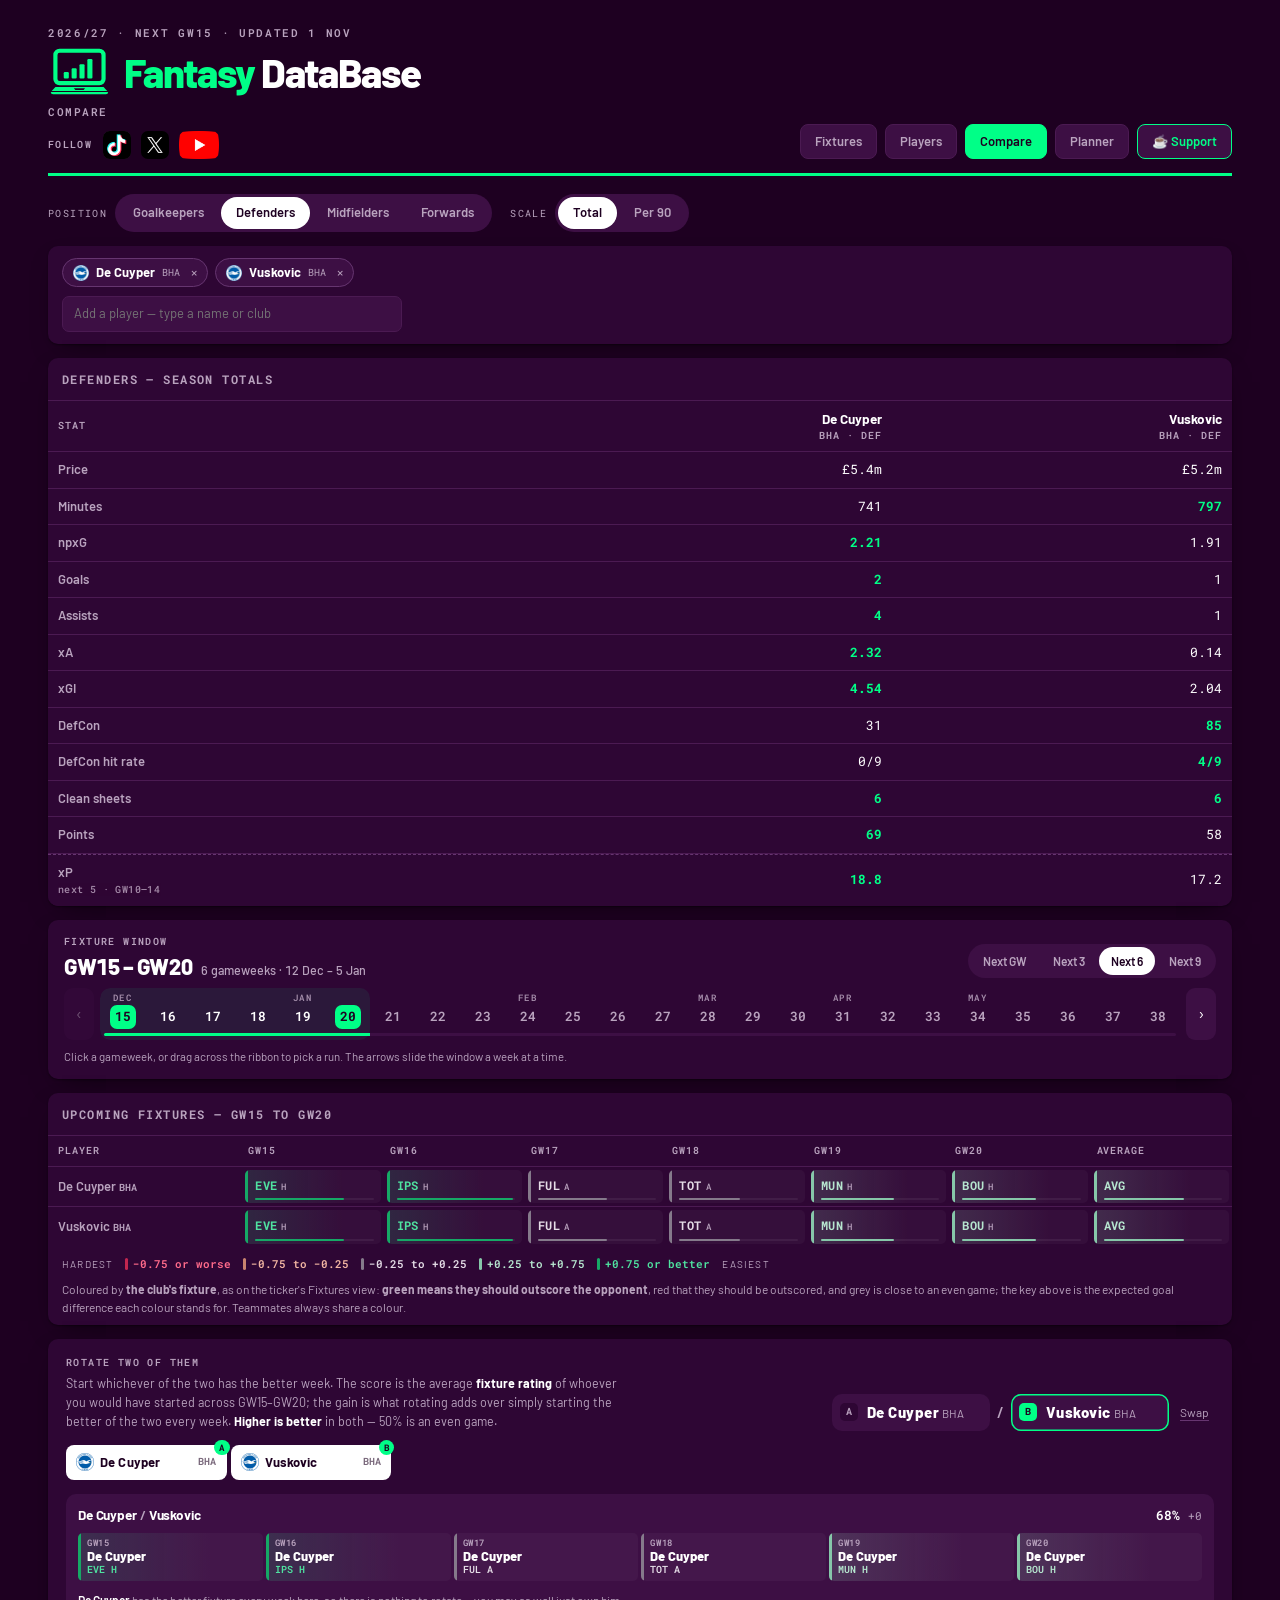
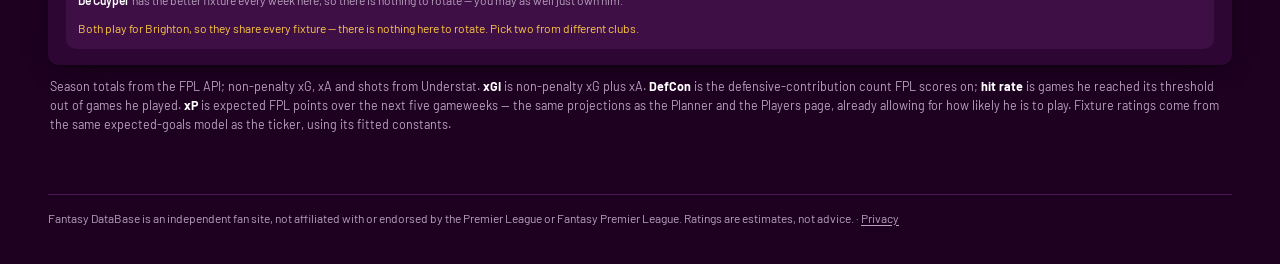
==== compare.html @ 1c18f9de "Club crests instead of colour bars, on every page The 20 Premier League crests (supplied as 256px tr" ====
<!doctype html>
<html lang="en">
<head>
<meta charset="utf-8">
<meta name="viewport" content="width=device-width, initial-scale=1">
<meta name="description" content="Compare FPL players side by side on the stats that matter for their position, and on the fixtures they are about to face.">
<meta name="color-scheme" content="dark">
<link rel="icon" href="data:image/svg+xml,<svg xmlns='http://www.w3.org/2000/svg' viewBox='0 0 64 64'><rect width='64' height='64' rx='14' fill='%231E0021'/><g fill='%2300FF87'><rect x='10' y='42' width='8' height='12' rx='2'/><rect x='22' y='34' width='8' height='20' rx='2'/><rect x='34' y='26' width='8' height='28' rx='2'/><rect x='46' y='16' width='8' height='38' rx='2'/></g></svg>">
<link rel="apple-touch-icon" href="apple-touch-icon.png">
<link rel="manifest" href="site.webmanifest">
<meta name="theme-color" content="#1E0021">
<meta name="apple-mobile-web-app-title" content="Fantasy DB">
<title>Fantasy DataBase</title>
<meta property="og:type" content="website">
<meta property="og:site_name" content="Fantasy DataBase">
<meta property="og:title" content="Fantasy DataBase">
<meta property="og:description" content="Compare FPL players side by side on the stats that matter for their position, and on the fixtures they are about to face.">
<meta property="og:url" content="https://fantasydatabase.app/compare">
<link rel="canonical" href="https://fantasydatabase.app/compare">
<meta property="og:image" content="https://fantasydatabase.app/share.png">
<meta property="og:image:width" content="1200">
<meta property="og:image:height" content="630">
<meta property="og:image:alt" content="Fantasy DataBase">
<meta name="twitter:card" content="summary_large_image">
<link rel="stylesheet" href="/fonts/fonts.css">
<link rel="stylesheet" href="/ui.css?v=20261101d">
<style>
  :root{
    --ground:#1E0021; --surface:#2E0634; --surface-2:#3D0F44;
    --border:#4B1A52; --border-strong:#663570;
    --ink:#FFFFFF; --muted:#B9A3BE; --accent:#00FF87; --accent-ink:#1E0021;
    --good:#05E585; --bad:#FF1751; --warn:#FFC845;
    --shadow:0 1px 2px rgba(0,0,0,.4), 0 10px 28px -14px rgba(0,0,0,.7);
  }
  *{box-sizing:border-box}
  body{margin:0;background:var(--ground);color:var(--ink);
    font-family:Barlow,Arial,Helvetica,sans-serif;font-size:15px;line-height:1.5;
    -webkit-font-smoothing:antialiased}
  .wrap{max-width:1220px;margin:0 auto;padding:26px 18px 60px}

  .mast{display:flex;flex-wrap:wrap;align-items:flex-end;gap:12px 26px;
    padding-bottom:14px;border-bottom:3px solid var(--accent)}
  .mast h1{font-weight:800;font-size:clamp(26px,4.4vw,40px);line-height:.98;
    letter-spacing:-.03em;margin:0}
  .mast h1 em{font-style:normal;color:var(--accent)}
  .brand{display:flex;align-items:center;gap:13px}
  .brand .mark{flex:none;height:clamp(34px,5.4vw,50px);width:auto;display:block}
  .mast .sect{margin:6px 0 0;font-family:"Roboto Mono",ui-monospace,monospace;
    font-size:11px;font-weight:600;letter-spacing:.14em;text-transform:uppercase;color:var(--muted)}
  .eyebrow{font-family:"Roboto Mono",monospace;font-weight:600;font-size:10.5px;
    letter-spacing:.16em;text-transform:uppercase;color:var(--muted);display:block;margin-bottom:6px}
  .nav{margin-left:auto;display:flex;gap:8px}
  .nav a{font-weight:600;font-size:13px;text-decoration:none;color:var(--muted);
    padding:7px 14px;border-radius:8px;background:var(--surface-2);border:1px solid var(--border)}
  .nav a[aria-current]{background:var(--accent);color:var(--accent-ink);border-color:var(--accent)}
  .nav{flex-wrap:wrap}
  .nav a.coffee{color:var(--accent);border-color:var(--accent)}
  .nav a.coffee:hover{background:var(--accent);color:var(--accent-ink)}
  .nav a:hover{color:var(--ink)}
  .nav a[aria-current]:hover{color:var(--accent-ink)}

  .bar{display:flex;flex-wrap:wrap;gap:9px 18px;align-items:center;margin-top:18px}
  .seglabel{font-family:"Roboto Mono",monospace;font-size:10px;letter-spacing:.14em;
    text-transform:uppercase;color:var(--muted);margin-right:-10px}
  select{font:inherit;font-size:13px;background:var(--surface-2);border:1px solid var(--border);
    color:var(--ink);border-radius:7px;padding:6px 9px}
  select:focus{outline:2px solid var(--accent);outline-offset:1px}

  /* ---- picking ---- */
  .pick{margin-top:14px;background:var(--surface);border:0;
    border-radius:10px;padding:12px 14px;box-shadow:var(--shadow)}
  .chips{display:flex;flex-wrap:wrap;gap:7px;margin-bottom:9px}
  .chip{display:inline-flex;align-items:center;gap:7px;background:var(--surface-2);
    border:1px solid var(--border-strong);border-radius:999px;padding:4px 6px 4px 10px;font-size:13px}
  .chip i{width:4px;height:14px;border-radius:2px;box-shadow:0 0 0 1px rgba(255,255,255,.18)}
  .chip b{font-weight:700}
  .chip span{font-family:"Roboto Mono",monospace;font-size:10px;color:var(--muted);text-transform:uppercase}
  .chip button{font:inherit;border:0;background:none;color:var(--muted);cursor:pointer;
    font-size:15px;line-height:1;padding:0 4px}
  .chip button:hover{color:var(--bad)}
  .chips .none{color:var(--muted);font-size:13px}
  .search{position:relative}
  .search input{font:inherit;font-size:13px;background:var(--surface-2);border:1px solid var(--border);
    color:var(--ink);border-radius:7px;padding:7px 11px;width:100%;max-width:340px}
  .search input:focus{outline:2px solid var(--accent);outline-offset:1px}
  .results{position:absolute;z-index:40;margin-top:4px;width:100%;max-width:340px;max-height:250px;
    overflow-y:auto;background:var(--surface);border:1px solid var(--border-strong);
    border-radius:8px;box-shadow:var(--shadow)}
  .results div{display:flex;align-items:center;gap:8px;padding:6px 10px;cursor:pointer;font-size:13px;
    border-bottom:1px solid var(--border)}
  .results div:last-child{border-bottom:0}
  .results div:hover,.results div[data-on]{background:var(--surface-2)}
  .results i{width:4px;height:14px;border-radius:2px}
  .results .nm{font-weight:700;flex:1 1 auto;white-space:nowrap;overflow:hidden;text-overflow:ellipsis}
  .results .tm{font-family:"Roboto Mono",monospace;font-size:10px;color:var(--muted);text-transform:uppercase}
  .results .num{font-family:"Roboto Mono",monospace;font-size:11.5px;color:var(--muted)}

  /* ---- tables ---- */
  .card{margin-top:14px;background:var(--surface);border:0;
    border-radius:10px;box-shadow:var(--shadow);overflow:hidden}
  .card h2{margin:0;padding:12px 14px;font-size:12px;font-weight:700;
    font-family:"Roboto Mono",monospace;letter-spacing:.12em;text-transform:uppercase;
    color:var(--muted);border-bottom:1px solid var(--border)}
  .scroll{overflow-x:auto}
  table{border-collapse:separate;border-spacing:0;width:100%}
  th,td{padding:8px 10px;border-bottom:1px solid var(--border);white-space:nowrap}
  thead th{font-family:"Roboto Mono",monospace;font-size:9.5px;font-weight:600;letter-spacing:.1em;
    text-transform:uppercase;color:var(--muted);text-align:right;background:var(--surface)}
  thead th.lft{text-align:left}
  thead th b{display:block;font-family:Barlow,Arial,sans-serif;font-size:13.5px;
    letter-spacing:0;text-transform:none;color:var(--ink)}
  tbody th{text-align:left;font-weight:600;font-size:13px;color:var(--muted)}
  tbody td{text-align:right;font-family:"Roboto Mono",monospace;font-size:13px;
    font-variant-numeric:tabular-nums}
  tbody tr:last-child th,tbody tr:last-child td{border-bottom:0}
  tbody tr:hover th,tbody tr:hover td{background:var(--surface-2)}
  td.win{color:var(--accent);font-weight:700}
  /* expected points: a projection, set apart from the season record above it */
  tbody th small{display:block;font-family:"Roboto Mono",monospace;font-size:9.5px;font-weight:500;
    letter-spacing:.04em;color:var(--muted);opacity:.85;margin-top:1px}
  tbody tr.xprow th,tbody tr.xprow td{border-top:1px dashed var(--border-strong)}
  td.dim{color:var(--muted)}
  th.lft,td.lft{position:sticky;left:0;z-index:2;background:var(--surface)}
  tbody tr:hover th.lft{background:var(--surface-2)}
  td.fx{padding:3px;vertical-align:middle}
  #fxTable thead th:not(.lft){text-align:left;padding-left:6px}
  .pcell strong{font-family:Barlow,Arial,sans-serif;letter-spacing:0;font-size:13px}
  #rotOut .pcell{flex:1 0 84px}
  td.fx .cell{min-width:66px}

  .caution{margin:0;padding:10px 14px 13px;font-size:12.5px;color:var(--warn);
    border-top:1px solid var(--border);background:rgba(255,200,69,.06)}
  .caution b{color:var(--ink)}
  thead th em{display:block;font-style:normal;font-family:"Roboto Mono",monospace;
    font-size:9.5px;letter-spacing:.06em;color:var(--muted);margin-top:2px}
  thead th em.thin{color:var(--warn)}
  .note{margin:12px 2px 0;font-size:12.5px;color:var(--muted)}
  .note b{color:var(--ink)}
  .empty{padding:34px 16px;text-align:center;color:var(--muted)}
  .key{display:flex;flex-wrap:wrap;align-items:center;gap:8px 12px;margin:10px 14px 13px;
    font-size:12px;color:var(--muted)}
  .key #fxKey{flex-basis:100%}
  .keybands{font-family:"Roboto Mono",ui-monospace,monospace;font-size:10.5px;white-space:nowrap}
  /* Where each column's number came from. Spelled out rather than left to a
     marker alone, since there is no hover on a phone. */
  .srcnote{margin:-4px 14px 13px;font-size:12px;line-height:1.5;color:var(--muted)}
  .srcnote b{color:var(--ink)}
  .srcnote .dot{display:inline-block;width:5px;height:5px;border-radius:50%;
    background:var(--bar,#04F5FF);vertical-align:middle;margin:0 1px 2px}

  /* ---- fixture window: the same strip the fixtures page uses ---- */
  .gwctrl{margin-top:14px;background:var(--surface);border:0;
    border-radius:10px;box-shadow:var(--shadow);padding:14px 16px;min-width:0}
  /* ---- rotation ---- */
  .rot{margin-top:14px;background:var(--surface);border:0;
    border-radius:10px;box-shadow:var(--shadow);padding:16px 18px;min-width:0}
  .rot h2{font-family:"Roboto Mono",ui-monospace,monospace;font-size:10px;font-weight:600;
    letter-spacing:.14em;text-transform:uppercase;color:var(--muted);margin:0 0 4px}
  .rot > p{margin:0 0 13px;font-size:12.5px;color:var(--muted);max-width:70ch}
  .rothead{display:flex;flex-wrap:wrap;justify-content:space-between;align-items:flex-end;gap:12px 24px}
  .rothead > div:first-child{max-width:70ch}
  .rothead p{margin:4px 0 0;font-size:12.5px;color:var(--muted)}
  .rothead p b{color:var(--ink)}
  .rotpick{margin:14px 0}
  #rotGrid{grid-template-columns:repeat(auto-fill,minmax(150px,1fr))}
  #rotGrid .rtb{justify-content:flex-start;padding:8px 10px;letter-spacing:.01em;font-size:13px;font-weight:700}
  #rotGrid .rtb small{font-family:"Roboto Mono",monospace;font-size:9.5px;font-weight:600;color:inherit;opacity:.6;margin-left:auto}
  .pairs{display:grid;grid-template-columns:repeat(auto-fit,minmax(272px,1fr));gap:9px}
  .pair{border-radius:10px;padding:11px 12px 12px;background:var(--surface-2)}
  .pairhead{display:flex;align-items:baseline;justify-content:space-between;gap:8px;margin-bottom:8px}
  .pairname{font-weight:700;font-size:13.5px;letter-spacing:-.01em}
  .pairname s{text-decoration:none;color:var(--muted);font-weight:600;margin:0 3px}
  .pairval{font-family:"Roboto Mono",ui-monospace,monospace;font-size:12.5px;font-weight:600;
    font-variant-numeric:tabular-nums}
  .pairval .sub{font-size:10.5px;color:var(--muted);font-weight:400}
  .pairs{min-width:0}
  .pair{min-width:0}
  /* Player names are long where team codes were three letters, so the cells get a
     floor and the strip scrolls inside itself rather than letting a name spill
     out of its cell — which is exactly what nine gameweeks did at phone width. */
  .pairstrip{display:flex;gap:3px;overflow-x:auto;scrollbar-width:thin;
    -webkit-overflow-scrolling:touch}
  .pairstrip::-webkit-scrollbar{height:5px}
  .pairstrip::-webkit-scrollbar-thumb{background:var(--border-strong);border-radius:99px}
  .rothint{margin:0;font-size:12.5px;color:var(--muted);max-width:70ch}
  .rotwhen{margin:10px 0 0;font-size:12px;color:var(--muted);line-height:1.5}
  .rotwhen strong{color:var(--ink);font-weight:600}
  .rotnote{margin:10px 0 0;font-size:12px;color:var(--warn)}

  @media (max-width:700px){
    .wrap{padding:16px 0 44px}
    .mast,.bar,.pick,.card,.note,.gwctrl,.rot{margin-left:12px;margin-right:12px}
    .nav{margin-left:0;width:100%}
    th,td{padding:7px 8px}
    th.lft,td.lft{min-width:104px;max-width:104px;box-shadow:6px 0 8px -6px rgba(0,0,0,.55)}
  }
  @media (prefers-reduced-motion:reduce){*{animation:none!important;transition:none!important}}
</style>
<style>html{-webkit-text-size-adjust:100%}img{max-width:100%}</style>

<!-- GoatCounter: cookieless visit counting. -->
<script data-goatcounter="https://fantasydatabase.goatcounter.com/count"
        async src="//gc.zgo.at/count.js"></script>
</head>
<body>
<div class="wrap">
  <header class="mast">
    <div>
      <span class="eyebrow" id="stamp">Loading…</span>
      <div class="brand">
        <svg class="mark" viewBox="0 0 68 54" fill="none" aria-hidden="true" focusable="false">
          <rect x="8" y="3" width="52" height="35" rx="4.5" stroke="#00FF87" stroke-width="4.5"/>
          <g fill="#00FF87">
            <rect x="17" y="26" width="5.5" height="7" rx="1.2"/>
            <rect x="25.5" y="22" width="5.5" height="11" rx="1.2"/>
            <rect x="34" y="17.5" width="5.5" height="15.5" rx="1.2"/>
            <rect x="42.5" y="12" width="5.5" height="21" rx="1.2"/>
          </g>
          <path d="M8 42h52l4 4.5H4L8 42Z" fill="#00FF87"/>
          <path d="M3 47.5h62a2.5 2.5 0 0 1-2.5 2.5H5.5A2.5 2.5 0 0 1 3 47.5Z" fill="#00FF87"/>
          <path d="M28 43.5h12l-1.5 1.8h-9L28 43.5Z" fill="#1E0021"/>
        </svg>
        <h1><em>Fantasy</em> DataBase</h1>
      </div>
      <p class="sect">Compare</p>
      <div class="socials">
        <span class="lab">Follow</span>
        <a class="tt" href="https://www.tiktok.com/@fantasydbapp" target="_blank" rel="noopener" aria-label="Fantasy DataBase on TikTok (@fantasydbapp)" title="TikTok · @fantasydbapp"><img src="/social/tiktok.png" alt="" width="28" height="28"></a>
        <a class="x" href="https://x.com/FDBApp" target="_blank" rel="noopener" aria-label="Fantasy DataBase on X (@FDBApp)" title="X · @FDBApp"><img src="/social/x.png" alt="" width="28" height="28"></a>
        <a class="yt" href="https://www.youtube.com/@FDBApp" target="_blank" rel="noopener" aria-label="Fantasy DataBase on YouTube (@FDBApp)" title="YouTube · @FDBApp"><img src="/social/youtube.png" alt="" width="40" height="28"></a>
      </div>
    </div>
    <nav class="nav">
      <a href="/">Fixtures</a>
      <a href="/players">Players</a>
      <a href="/compare" aria-current="page">Compare</a>
      <a href="/planner">Planner</a>
      <a class="coffee" href="https://buymeacoffee.com/fpldatabase" target="_blank" rel="noopener" title="Buy me a coffee">☕ Support</a>
    </nav>
  </header>

  <div class="bar">
    <span class="seglabel">Position</span>
    <div class="seg" id="posSeg">
      <button data-pos="1">Goalkeepers</button>
      <button data-pos="2" aria-pressed="true">Defenders</button>
      <button data-pos="3">Midfielders</button>
      <button data-pos="4">Forwards</button>
    </div>
    <span class="seglabel">Scale</span>
    <div class="seg" id="scaleSeg">
      <button data-scale="tot" aria-pressed="true">Total</button>
      <button data-scale="p90">Per 90</button>
    </div>
  </div>

  <div class="pick">
    <div class="chips" id="chips"></div>
    <div class="search">
      <input type="search" id="q" placeholder="Add a player — type a name or club" autocomplete="off"
             aria-label="Search for a player to compare">
      <div class="results" id="results" hidden></div>
    </div>
  </div>

  <div class="card" id="statCard">
    <h2 id="statTitle">Stats</h2>
    <div class="scroll"><table id="statTable"></table></div>
    <p class="caution" id="sampleWarn" hidden></p>
  </div>

  <section class="gwctrl gwwin" aria-label="Fixture window">
    <div class="winhead">
      <div><h2 class="kick">Fixture window</h2><div class="readout" id="gwRead"></div></div>
      <div class="seg sm" id="presets" role="group" aria-label="Quick windows">
        <button type="button" data-next="1">Next GW</button>
        <button type="button" data-next="3">Next 3</button>
        <button type="button" data-next="6">Next 6</button>
        <button type="button" data-next="9">Next 9</button>
      </div>
    </div>
    <div class="ribwrap">
      <button type="button" class="nudge" id="gwPrev" aria-label="Move the window one gameweek earlier">&lsaquo;</button>
      <div class="ribbon" id="gwPick" role="group" aria-label="Gameweeks"></div>
      <button type="button" class="nudge" id="gwNext" aria-label="Move the window one gameweek later">&rsaquo;</button>
    </div>
    <p class="gwhint" id="gwHint"></p>
  </section>

  <div class="card" id="fxCard">
    <h2 id="fxTitle">Upcoming fixtures</h2>
    <div class="scroll"><table id="fxTable"></table></div>
    <p class="key">
      <span class="legend" id="fxLegend"></span>
      <span id="fxKey"></span>
    </p>
    <p class="srcnote" id="fxSrc"></p>
  </div>

  <section class="rot" id="rotSec">
    <div class="rothead">
      <div><h2 class="kick">Rotate two of them</h2><p id="rotIntro"></p></div>
      <div class="rslots" id="rotSlots" hidden>
        <button type="button" class="rslot" id="slotA" data-slot="a"></button>
        <span class="over" aria-hidden="true">/</span>
        <button type="button" class="rslot" id="slotB" data-slot="b"></button>
        <span class="act"><button type="button" class="txtbtn" id="rotSwap">Swap</button></span>
      </div>
    </div>
    <div class="rotpick" id="rotPickRow" hidden>
      <div class="rgrid" id="rotGrid" role="group" aria-label="Pick two of the players above"></div>
    </div>
    <div id="rotOut"></div>
  </section>

  <p class="note" id="foot"></p>
</div>

<script type="module" id="app">
import { fromData, marketByTeamId, rotate,
         goodClamped, bandOf, bandLabels, formatVal } from "./model.js?v=20261025";
import { ribbon } from "./ribbon.js?v=20261101";

const CLUB={ars:"#EF0107",avl:"#670E36",bou:"#DA291C",bre:"#E30613",bha:"#0057B8",
che:"#034694",cov:"#6CACE4",cry:"#1B458F",eve:"#003399",ful:"#CC0000",hul:"#F18A01",
ips:"#3A64A3",lee:"#FFCD00",liv:"#C8102E",mci:"#6CABDD",mun:"#DA291C",new:"#41B6E6",
nfo:"#DD0000",tot:"#132257",sun:"#EB172B"};
// A club crest from /crests, falling back to the club-colour bar if it fails.
const crest=(short,size)=>`<span class="crest" style="--c:${CLUB[short]||"#888"};--cs:${size}px">`
  + `<img src="/crests/${short}.png" alt="" width="${size}" height="${size}" decoding="async" onerror="this.remove()"></span>`;
const POSNAME={1:"Goalkeepers",2:"Defenders",3:"Midfielders",4:"Forwards"};
const SHORTPOS={1:"GK",2:"DEF",3:"MID",4:"FWD"};

/*
 * The stat set is the one that actually decides a transfer in that position.
 * A keeper and a forward share almost nothing, so they do not share a table.
 */
const STATS={
 1:[["c","Price"],["min","Minutes"],["sv","Saves"],["cs","Clean sheets"],["pts","Points"],["xp5","xP"]],
 2:[["c","Price"],["min","Minutes"],["npxg","npxG"],["g","Goals"],["a","Assists"],["xa","xA"],
    ["npxgi","xGI"],["dc","DefCon"],["dch","DefCon hit rate"],["cs","Clean sheets"],["pts","Points"],["xp5","xP"]],
 3:[["c","Price"],["min","Minutes"],["npxg","npxG"],["g","Goals"],["a","Assists"],["xa","xA"],
    ["npxgi","xGI"],["dc","DefCon"],["dch","DefCon hit rate"],["sh","Shots"],["pts","Points"],["xp5","xP"]],
 4:[["c","Price"],["min","Minutes"],["npxg","npxG"],["g","Goals"],["a","Assists"],["xa","xA"],
    ["npxgi","xGI"],["sh","Shots"],["pts","Points"],["xp5","xP"]]};

// Price and minutes are context, not merit — no winner is marked for them.
const NO_WINNER=new Set(["c"]);
// Per 90 is meaningless for these: a price, the divisor itself, and a
// projection that is already per gameweek.
const FLAT=new Set(["c","min","xp5"]);
// Expected points: the per-gameweek projections in players.json (xp, from
// minutes.py and points.py -- the same numbers the Planner and the Players
// page use), added up over the next five gameweeks. They already allow for
// how likely he is to play.
const XN=5;
const xpWindow=()=>{ const g=(P&&P.minutes&&P.minutes.gws)||[], off=Math.max(0,g.indexOf(P.nextGw));
  return {off, gws:g.slice(off,off+XN)}; };
// players.json has no g90/a90, so those are worked out here rather than in update.py.
const DERIVED=new Set(["g","a"]);
const DP={npxg:2,xa:2,npxgi:2};
// DefCon hit rate: games he reached the DefCon threshold out of games he
// played (dch/dcg in players.json). Shown as x/y, ranked by the rate. A season
// figure only -- a hit rate per 90 means nothing, so it drops out on Per 90.
const TOTAL_ONLY=new Set(["dch"]);

const $=s=>document.querySelector(s);
const esc=s=>String(s??"").replace(/[&<>"]/g,c=>({"&":"&amp;","<":"&lt;",">":"&gt;",'"':"&quot;"}[c]));

let D=null, P=null, M=null, MARKET=null, RIB=null;
let pos=2, scale="tot", picked=[], hi=-1;
// The fixture window is a from/to pair now, not a fixed horizon, so the strip can
// name a single gameweek or any run of them — same control as the fixtures page.
let gwFrom=1, gwTo=6;
let rotA=null, rotB=null, rotActive="b";
// The five bands, as on the fixtures page: 0 hardest … 4 easiest, and where the
// value sits on the whole scale for the hairline bar under it.
const band=(side,v)=>bandOf(side,v,"proj")??2;
const barW=(side,v)=>Math.round(goodClamped(side,v,"proj")*100)+"%";

/* ------------------------------- values ---------------------------------- */
function val(p,key){
  if(key==="c")   return p.c/10;
  if(key==="xp5"){ const {off,gws}=xpWindow(); if(!Array.isArray(p.xp)||!gws.length) return null;
    return p.xp.slice(off,off+gws.length).reduce((a,b)=>a+(b||0),0); }
  if(key==="dch") return p.dcg && p.dch!=null ? p.dch/p.dcg : null;
  if(key==="min") return p.min;
  if(scale==="tot") return p[key] ?? null;
  if(DERIVED.has(key)) return p.min ? (p[key]??0)/p.min*90 : null;
  return p[key+"90"] ?? null;
}
function fmtStat(key,v,p){
  if(v===null||v===undefined) return null;
  if(key==="c")   return "£"+v.toFixed(1)+"m";
  if(key==="dch") return `${p.dch}/${p.dcg}`;
  if(key==="min") return String(v);
  if(key==="xp5") return v.toFixed(1);
  const d = scale==="p90" ? 2 : (DP[key] ?? 0);
  return v.toFixed(d);
}
// Every stat here reads "more is better" — including minutes, which is
// availability. Price is the exception and is left unmarked.
const winnerOf=(key,vals)=>{
  if(NO_WINNER.has(key)) return null;
  const real=vals.filter(v=>v!==null&&v!==undefined);
  return real.length>1 ? Math.max(...real) : null;
};

/* ------------------------------- fixtures -------------------------------- */
// A player's fixture is his club's fixture. Every tile on this page takes the
// one team-level rating the ticker's Fixtures view shows -- expected goal
// difference, bookmakers' odds where the round is priced and our own model
// after that -- in the same five bands. Two players at one club therefore
// always draw the same colour: the model has team data, not player data, so it
// has no grounds for calling a fixture kinder to one of them than the other.
const FDR="fix";
function fixturesFor(teamId){
  return (M.fixtures(gwFrom,gwTo)[teamId]||[]);
}
// One entry per gameweek in the window for one player: the mean of his club's
// fixture ratings that week, in both the 0-1 goodness the colours use and the raw
// number the cells print. A gameweek he does not play scores 0 and is flagged
// blank — never a sentinel, which is what put a negative average on screen once.
function gwSeries(p,gws){
  const side=FDR, fx=fixturesFor(p.t);
  const byGw={}; fx.forEach(f=>{(byGw[f.gw]=byGw[f.gw]||[]).push(f);});
  return gws.map(g=>{
    const list=byGw[g]||[];
    if(!list.length) return {gw:g,t:0,raw:null,fx:[],blank:true};
    const raws=list.map(f=>M.rate(side,p.t,f,"proj"));
    const ts=raws.map(v=>goodClamped(side,v,"proj"));
    const mean=a=>a.reduce((x,y)=>x+y,0)/a.length;
    return {gw:g,t:mean(ts),raw:mean(raws),fx:list,blank:false};
  });
}

/* -------------------------------- render --------------------------------- */
function render(){
  if(!M) return;
  renderChips();

  const players=picked.map(id=>P.players.find(x=>x.i===id)).filter(Boolean);
  const rows=STATS[pos];

  $("#statTitle").textContent = scale==="p90"
    ? `${POSNAME[pos]} — per 90 minutes` : `${POSNAME[pos]} — season totals`;

  if(players.length<2){
    $("#statTable").innerHTML=`<tbody><tr><td class="empty">
      Pick at least two ${POSNAME[pos].toLowerCase()} to compare.</td></tr></tbody>`;
    $("#fxTable").innerHTML="";
    $("#fxKey").textContent="";
    $("#fxSrc").innerHTML="";
    $("#fxTitle").textContent="Upcoming fixtures";
    foot(players);
    paintWin();
    renderRot(players,[]);
    return;
  }

  // ---- stats ----
  // In per-90 the minutes behind each rate go in the header. Two players on
  // wildly different samples are not really comparable, and the honest fix is to
  // put the sample where it cannot be missed rather than to hide the player.
  const maxMin=Math.max(...players.map(p=>p.min));
  const head=`<thead><tr><th class="lft">Stat</th>`
    + players.map(p=>{
        const t=D.teams[p.t]||{name:"?",short:"?"};
        const thin = scale==="p90" && maxMin>0 && p.min < maxMin*0.75;
        const mins = scale==="p90"
          ? `<em class="${thin?"thin":""}">${p.min} min · ${p.starts} start${p.starts===1?"":"s"}</em>` : "";
        return `<th><b>${esc(p.n)}</b>${esc(t.short.toUpperCase())} · ${SHORTPOS[p.p]}${mins}</th>`;
      }).join("") + `</tr></thead>`;

  const body=rows.filter(([k])=>!(scale==="p90"&&((FLAT.has(k)&&k==="min")||TOTAL_ONLY.has(k))))
    .map(([key,label])=>{
      const vals=players.map(p=>val(p,key));
      const best=winnerOf(key,vals);
      const suffix = scale==="p90" && !FLAT.has(key) ? " /90" : "";
      const {gws:xg}=xpWindow();
      const tip = key==="dch" ? ` title="Games he hit the DefCon threshold / games he played"`
        : key==="xp5" ? ` title="Expected FPL points over the next ${xg.length} gameweeks, added up. Allows for his chance of playing."` : "";
      const lab = key==="xp5" && xg.length
        ? `xP <small>next ${xg.length} · GW${xg[0]}–${xg[xg.length-1]}</small>` : label;
      return `<tr class="${key==="xp5"?"xprow":""}"><th class="lft"${tip}>${lab}${suffix}</th>`
        + vals.map((v,i)=>{
            const s=fmtStat(key,v,players[i]);
            if(s===null) return `<td class="dim" title="No data for this player">–</td>`;
            const win = best!==null && v===best;
            return `<td class="${win?"win":""}">${s}</td>`;
          }).join("")
        + `</tr>`;
    }).join("");

  $("#statTable").innerHTML=head+`<tbody>${body}</tbody>`;

  // Say plainly what the highlight means, and when the samples are too uneven
  // for it to mean much. A rate off one appearance will out-rank a season.
  const warn=$("#sampleWarn");
  const short=players.filter(p=>p.min < maxMin*0.75);
  if(scale==="p90" && short.length && maxMin>0){
    warn.hidden=false;
    warn.innerHTML=`The green figure is simply the <b>highest rate</b>, not the better player. `
      + short.map(p=>`<b>${esc(p.n)}</b> has ${p.min} minutes`).join(", ")
      + ` against ${maxMin} for the most-played here, so ${short.length===1?"his":"their"} per-90 `
      + `numbers rest on far less football. One good cameo out-ranks a whole season on this scale.`;
  } else if(scale==="p90"){
    warn.hidden=false;
    warn.innerHTML=`The green figure is the <b>highest rate</b> per 90 minutes. `
      + `Minutes are shown under each name so you can see what each rate is built on.`;
  } else {
    warn.hidden=true;
  }

  // ---- fixtures ----
  const gws=[];
  for(let g=gwFrom; g<=gwTo; g++) gws.push(g);
  $("#fxTitle").textContent = gwFrom===gwTo
    ? `Upcoming fixtures — GW${gwFrom}`
    : `Upcoming fixtures — GW${gwFrom} to GW${gwTo}`;
  const fhead=`<thead><tr><th class="lft">Player</th>`
    + gws.map(g=>`<th>GW${g}</th>`).join("") + `<th>Average</th></tr></thead>`;

  const fbody=players.map(p=>{
    const side=FDR, fx=fixturesFor(p.t);
    const byGw={}; fx.forEach(f=>{ (byGw[f.gw]=byGw[f.gw]||[]).push(f); });
    let n=0,rawSum=0;
    const cells=gws.map(g=>{
      const list=byGw[g];
      if(!list) return `<td class="fx"><span class="cell plain blank" title="GW${g}: no game"><span class="o">&mdash;<small>no game</small></span></span></td>`;
      return `<td class="fx">`+list.map(f=>{
        const v=M.rate(side,p.t,f,"proj");
        n++; rawSum+=v;
        const opp=D.teams[f.opp], pr=M.priced(p.t,f);
        return `<span class="cell plain b${band(side,v)}${pr?" priced":""}"`
             + ` title="GW${f.gw}: ${esc(opp?opp.name:"?")} ${f.home?"(home)":"(away)"} · ${formatVal(side,v,"proj",true)}${pr?" · bookmakers' odds":""}">`
             + `<span class="o">${esc(opp?opp.short.toUpperCase():"?")}<small>${f.home?"H":"A"}</small></span>`
             + `<i class="mb" style="--w:${barW(side,v)}"></i></span>`;
      }).join("")+`</td>`;
    }).join("");
    // Colour only, like every other tile: the band the club's average goal
    // difference across the window falls in.
    const avg=n?rawSum/n:0;
    const t=D.teams[p.t]||{short:"?"};
    return `<tr><th class="lft">${esc(p.n)} <span style="color:var(--muted);font-family:'Roboto Mono',monospace;font-size:10px">${esc(t.short.toUpperCase())}</span></th>`
      + cells
      + `<td class="fx"><span class="cell plain b${band(side,avg)}" title="Average across the window · ${formatVal(side,avg,"proj",true)}">`
      + `<span class="o">AVG</span><i class="mb" style="--w:${barW(side,avg)}"></i></span></td></tr>`;
  }).join("");

  $("#fxTable").innerHTML=fhead+`<tbody>${fbody}</tbody>`;

  const labs=bandLabels(FDR,"proj")||[];
  $("#fxLegend").innerHTML=`<span class="end">Hardest</span>`
    + labs.map((l,i)=>`<span class="lg b${i}"><i></i>${l}</span>`).join("") + `<span class="end">Easiest</span>`;
  $("#fxKey").innerHTML = `Coloured by <b>the club's fixture</b>, as on the ticker's Fixtures view: `
    + `<b>green means they should outscore the opponent</b>, red that they should be outscored, and grey is close to an even game; `
    + `the key above is the expected goal difference each colour stands for. `
    + `Teammates always share a colour.`;

  // Which of the columns on screen came from the odds, in words.
  const priced=[]; for(let g=gwFrom; g<=gwTo; g++) if(MARKET&&MARKET[g]) priced.push(g);
  const lastP=priced[priced.length-1];
  const rest=(lastP!=null&&lastP<gwTo)
    ? (lastP+1===gwTo ? `GW${gwTo}` : `GW${lastP+1} to GW${gwTo}`) : null;
  const many=priced.length>1;
  $("#fxSrc").innerHTML = !priced.length ? "" :
      `<b>GW${many?priced[0]+" and GW"+lastP:priced[0]}</b> `
    + `${many?"come":"comes"} from bookmakers' odds &mdash; marked <span class="dot"></span> &mdash; because over `
    + `the next round or two the market sees the team news, injuries and rotation that our ratings cannot. `
    + (rest ? `<b>${rest}</b> ${rest.includes(" to ")?"come":"comes"} from our expected-goals model, `
              + `leaned toward the bookmakers\u2019 recent view of each side.`
            : "Everything further out comes from our expected-goals model, leaned toward the bookmakers\u2019 recent view of each side.");

  foot(players);
  paintWin();
  renderRot(players,gws);
}

/* ------------------------------- rotation --------------------------------
 * Two of the players on screen, week by week: start whichever has the better
 * fixture. Same shape as "Build your own pair" on the fixtures page, and the
 * same arithmetic — the score is the mean of the better man's rating across the
 * window, and the gain is what that adds over simply starting the better player
 * every single week. Everything follows the window and the position above it.
 */
// Two slots and the players on screen as a grid. A click on a player puts him
// in the active slot (and swaps if he was in the other one); the active slot
// then moves to the other, so two clicks pick a pair.
function paintRotPick(players){
  const code=p=>esc((D.teams[p.t]||{short:"?"}).short.toUpperCase());
  $("#rotGrid").innerHTML=players.map(p=>{
    const s = p.i===rotA ? "A" : p.i===rotB ? "B" : "";
    return `<button type="button" class="rtb" data-id="${p.i}" aria-pressed="${s?"true":"false"}" title="${esc(p.n)}">`
      + `${crest((D.teams[p.t]||{}).short,18)}<span>${esc(p.n)}</span><small>${code(p)}</small>${s?`<em>${s}</em>`:""}</button>`;
  }).join("");
  for(const k of ["a","b"]){
    const el=$(k==="a"?"#slotA":"#slotB"), p=players.find(x=>x.i===(k==="a"?rotA:rotB));
    el.dataset.active = rotActive===k ? "1" : "0";
    el.setAttribute("aria-label", (k==="a"?"First":"Second")+" player: "+(p?p.n:"none")+". Click, then pick a player to fill it.");
    el.innerHTML=`<span class="k">${k.toUpperCase()}</span>`
      + (p ? `<span><b>${esc(p.n)}</b> <em>${code(p)}</em></span>` : `<b>Pick a player</b>`);
  }
}

function renderRot(players,gws){
  const out=$("#rotOut"), row=$("#rotPickRow"), intro=$("#rotIntro");
  const noun = "fixture rating";

  if(players.length<2){
    row.hidden=true; $("#rotSlots").hidden=true;
    intro.textContent="Start whichever of two players has the better week, every week.";
    out.innerHTML=`<p class="rothint">Pick at least two ${POSNAME[pos].toLowerCase()} above,`
      + ` then choose two of them here to see who to start each gameweek.</p>`;
    return;
  }

  // Keep the two slots pointing at players who are still on screen.
  const ids=players.map(p=>p.i);
  if(!ids.includes(rotA)) rotA=ids[0];
  if(!ids.includes(rotB)||rotB===rotA) rotB=ids.find(i=>i!==rotA);
  row.hidden=false; $("#rotSlots").hidden=false;
  paintRotPick(players);

  const A=players.find(p=>p.i===rotA), B=players.find(p=>p.i===rotB);
  if(!A||!B||!gws.length){ out.innerHTML=""; return; }

  intro.innerHTML=`Start whichever of the two has the better week. The score is the average`
    + ` <b>${noun}</b> of whoever you would have started across GW${gwFrom}\u2013GW${gwTo};`
    + ` the gain is what rotating adds over simply starting the better of the two every week.`
    + ` <b>Higher is better</b> in both &mdash; 50% is an even game.`;

  const sa=gwSeries(A,gws), sb=gwSeries(B,gws);
  // The rule is rotate() in model.js, the same one the ticker uses for two
  // teams. It works in plain numbers with null for a week the side does not
  // play, so the series go in stripped down and come back as picks, which are
  // put back together here with the entries this page needs to draw a cell.
  const {avg,gain,pick:picks}=rotate(sa.map(x=>x.blank?null:x.t),
                                     sb.map(x=>x.blank?null:x.t));
  const pick=picks.map(p=>Object.assign({}, p.take?sb[p.i]:sa[p.i], {who:p.take?B:A}));

  const side=FDR;
  const strip=pick.map(x=>{
    if(x.blank) return `<div class="pcell blank" title="GW${x.gw}: neither one plays">`
      + `<b>GW${x.gw}</b><strong>\u2014</strong><u>blank</u></div>`;
    const opps=x.fx.map(f=>{const o=D.teams[f.opp];
      return `${esc(o?o.short.toUpperCase():"?")} ${f.home?"H":"A"}`;}).join(" + ");
    return `<div class="pcell b${band(side,x.raw)}"`
      + ` title="GW${x.gw}: start ${esc(x.who.n)} \u2014 ${opps}">`
      + `<b>GW${x.gw}</b><strong>${esc(x.who.n)}</strong><u>${opps}</u></div>`;
  }).join("");

  const played=pick.filter(x=>!x.blank);
  const weeks=p=>played.filter(x=>x.who.i===p.i).map(x=>"GW"+x.gw).join(", ");
  const wa=weeks(A), wb=weeks(B);
  let when;
  if(!played.length) when=`Neither of them has a fixture between GW${gwFrom} and GW${gwTo}.`;
  else if(!wa||!wb) when=`<strong>${esc((wa?A:B).n)}</strong> has the better fixture every week here,`
    + ` so there is nothing to rotate \u2014 you may as well just own him.`;
  else when=`Start <strong>${esc(A.n)}</strong> in ${wa}.`
    + ` Start <strong>${esc(B.n)}</strong> in ${wb}.`;

  const sameTeam = A.t===B.t;
  const note = sameTeam
    ? `<p class="rotnote">Both play for ${esc((D.teams[A.t]||{name:"the same club"}).name)}, so they share every`
      + ` fixture \u2014 there is nothing here to rotate. Pick two from different clubs.</p>` : "";

  out.innerHTML=`<div class="pairs"><div class="pair">
    <div class="pairhead"><span class="pairname">${esc(A.n)}<s>/</s>${esc(B.n)}</span>
      <span class="pairval">${Math.round(avg*100)}%
        <span class="sub">${gain<0?"":"+"}${Math.round(gain*100)}</span></span></div>
    <div class="pairstrip">${strip}</div>
    <p class="rotwhen">${when}</p>${note}</div></div>`;
}

function foot(players){
  const thin=players.filter(p=>p.min<60);
  let s=`Season totals from the FPL API; non-penalty xG, xA and shots from Understat. `
   + `<b>xGI</b> is non-penalty xG plus xA. <b>DefCon</b> is the defensive-contribution count FPL scores on; <b>hit rate</b> is games he reached its threshold out of games he played. `
   + `<b>xP</b> is expected FPL points over the next five gameweeks — the same projections as the Planner and the Players page, already allowing for how likely he is to play. `
   + `Fixture ratings come from the same expected-goals model as the ticker, using its fitted constants.`;
  if(scale==="p90")
    s += ` <b>Per 90 divides by minutes played</b>, so a short cameo produces a huge rate off almost no football.`;
  if(thin.length && scale==="p90")
    s += ` <b>${thin.map(p=>esc(p.n)).join(", ")}</b> ${thin.length===1?"has":"have"} under 60 minutes — read those per-90 numbers as noise.`;
  $("#foot").innerHTML=s;
}

/* -------------------------------- picking -------------------------------- */
function renderChips(){
  const c=$("#chips");
  if(!picked.length){ c.innerHTML=`<span class="none">No one picked yet.</span>`; return; }
  c.innerHTML=picked.map(id=>{
    const p=P.players.find(x=>x.i===id); if(!p) return "";
    const t=D.teams[p.t]||{short:"?"};
    return `<span class="chip">${crest(t.short,16)}`
      + `<b>${esc(p.n)}</b><span>${esc(t.short.toUpperCase())}</span>`
      + `<button type="button" data-drop="${p.i}" aria-label="Remove ${esc(p.n)}">&times;</button></span>`;
  }).join("");
}

function searchResults(){
  const q=$("#q").value.trim().toLowerCase();
  const box=$("#results");
  if(!q){ box.hidden=true; box.innerHTML=""; hi=-1; return; }
  const rows=P.players
    .filter(p=>p.p===pos && !picked.includes(p.i))
    .filter(p=>p.n.toLowerCase().includes(q)
             || (D.teams[p.t]&&D.teams[p.t].name.toLowerCase().includes(q)))
    .sort((a,b)=>b.pts-a.pts).slice(0,12);
  hi=-1;
  box.hidden=!rows.length;
  box.innerHTML=rows.map(p=>{
    const t=D.teams[p.t]||{short:"?"};
    return `<div data-add="${p.i}">${crest(t.short,16)}`
      + `<span class="nm">${esc(p.n)}</span><span class="tm">${esc(t.short.toUpperCase())}</span>`
      + `<span class="num">£${(p.c/10).toFixed(1)}m · ${p.pts}pts</span></div>`;
  }).join("");
}
function add(id){
  if(picked.includes(id)) return;
  if(picked.length>=4) picked.shift();      // four columns is as many as stays readable
  picked.push(id);
  $("#q").value=""; $("#results").hidden=true;
  render();
}

/* -------------------------------- events --------------------------------- */
$("#posSeg").addEventListener("click",e=>{const b=e.target.closest("button");if(!b)return;
  pos=+b.dataset.pos;
  [...e.currentTarget.children].forEach(x=>x.setAttribute("aria-pressed",x===b?"true":"false"));
  // The stat set changes with the position, so a leftover forward in a keeper
  // table would have nothing to show. Keep only those that still fit.
  picked=picked.filter(id=>{const p=P.players.find(x=>x.i===id); return p&&p.p===pos;});
  $("#q").value=""; $("#results").hidden=true;
  render();});
$("#scaleSeg").addEventListener("click",e=>{const b=e.target.closest("button");if(!b)return;
  scale=b.dataset.scale;
  [...e.currentTarget.children].forEach(x=>x.setAttribute("aria-pressed",x===b?"true":"false"));
  render();});

/* ----------------------------- gameweek strip -----------------------------
 * Lifted from the fixtures page so the two behave identically: one click picks a
 * single gameweek, a second click on a later one spans the range, an earlier one
 * starts again. The presets underneath are the old dropdown's three choices plus
 * "next gameweek", and any of them abandons a half-made range.
 */
// The readout above the ribbon; the ribbon itself is ribbon.js, shared with
// the fixtures page.
function paintWin(){
  const n=gwTo-gwFrom+1, dl=D.deadlines||[];
  const day=g=>{const iso=dl[g-1]; if(!iso) return "";
    const [y,m,d]=iso.slice(0,10).split("-").map(Number);
    return d+" "+["Jan","Feb","Mar","Apr","May","Jun","Jul","Aug","Sep","Oct","Nov","Dec"][m-1];};
  $("#gwRead").innerHTML = gwFrom===gwTo
    ? `GW${gwFrom} <small>${gwFrom===M.nextGw?"next gameweek":"one gameweek"}${day(gwFrom)?" · "+day(gwFrom):""}</small>`
    : `GW${gwFrom}&thinsp;–&thinsp;GW${gwTo} <small>${n} gameweeks${day(gwFrom)?` · ${day(gwFrom)} – ${day(gwTo)}`:""}</small>`;
  if(RIB) RIB.paint(gwFrom,gwTo);
}

$("#rotGrid").addEventListener("click",e=>{
  const b=e.target.closest(".rtb"); if(!b) return;
  const id=+b.dataset.id;
  if(rotActive==="a"){ if(id===rotB) rotB=rotA; rotA=id; rotActive="b"; }
  else               { if(id===rotA) rotA=rotB; rotB=id; rotActive="a"; }
  render();});
["#slotA","#slotB"].forEach(s=>$(s).addEventListener("click",e=>{
  rotActive=e.currentTarget.dataset.slot;
  const players=picked.map(id=>P.players.find(x=>x.i===id)).filter(Boolean);
  paintRotPick(players);
  const first=$("#rotGrid .rtb"); if(first && e.detail===0) first.focus();}));
$("#rotSwap").addEventListener("click",()=>{const a=rotA; rotA=rotB; rotB=a; render();});
$("#q").addEventListener("input",searchResults);
$("#results").addEventListener("click",e=>{
  const row=e.target.closest("[data-add]"); if(row) add(+row.dataset.add);});
$("#chips").addEventListener("click",e=>{
  const b=e.target.closest("[data-drop]"); if(!b) return;
  picked=picked.filter(id=>id!==+b.dataset.drop); render();});
$("#q").addEventListener("keydown",e=>{
  const items=[...$("#results").querySelectorAll("[data-add]")];
  if(!items.length) return;
  if(e.key==="ArrowDown"||e.key==="ArrowUp"){
    e.preventDefault();
    hi=(hi+(e.key==="ArrowDown"?1:items.length-1))%items.length;
    items.forEach((x,i)=>i===hi?x.setAttribute("data-on","1"):x.removeAttribute("data-on"));
  } else if(e.key==="Enter"){
    e.preventDefault(); add(+items[Math.max(0,hi)].dataset.add);
  } else if(e.key==="Escape"){ $("#results").hidden=true; }
});
document.addEventListener("click",e=>{
  if(!e.target.closest(".search")) $("#results").hidden=true;});

/* --------------------------------- boot ---------------------------------- */
Promise.all([
  fetch("data.json?t="+Date.now()).then(r=>{if(!r.ok)throw new Error("data.json "+r.status);return r.json();}),
  fetch("players.json?t="+Date.now()).then(r=>{if(!r.ok)throw new Error("players.json "+r.status);return r.json();}),
  // Optional: absent or unreachable simply means every gameweek uses the model,
  // which is the normal state beyond the next round or two.
  fetch("market.json?t="+Date.now()).then(r=>r.ok?r.json():null).catch(()=>null)
]).then(([d,pl,mk])=>{
  D=d; P=pl;
  // market.json is keyed by short code; the model works in FPL team ids.
  MARKET=marketByTeamId(mk&&mk.gw, d.teams);
  M=fromData(d,{market:MARKET});
  gwFrom=M.nextGw; gwTo=Math.min(38, M.nextGw+5);   // the old default: the next six
  RIB=ribbon({pick:$("#gwPick"), prev:$("#gwPrev"), next:$("#gwNext"), hint:$("#gwHint"),
    presets:[...document.querySelectorAll("#presets button")], deadlines:d.deadlines||[], first:M.nextGw,
    change:(a,b)=>{ gwFrom=a; gwTo=b; render(); }});
  $("#stamp").textContent=`${d.season} · next GW${M.nextGw} · updated `
    + new Date(d.generated).toLocaleDateString("en-GB",{day:"numeric",month:"short"});

  // Open on something worth looking at rather than an empty table: the two
  // highest-scoring defenders so far.
  const seed=pl.players.filter(p=>p.p===pos).sort((a,b)=>b.pts-a.pts).slice(0,2);
  picked=seed.map(p=>p.i);
  render();
}).catch(err=>{
  $("#statTable").innerHTML=`<tbody><tr><td class="empty">Could not load the data files.<br>
    If you opened this page from your own computer rather than the web address, the browser
    blocks it from reading them — that is expected. Open it at
    fantasydatabase.app instead.</td></tr></tbody>`;
  console.error(err);
});
</script>
<script>
/* model.js is a separate file now. If it ever fails to arrive -- a browser
   holding a cached page from before a deploy, say -- the module never runs and
   this page would sit on "Loading..." for ever with nothing to explain it. The
   error fires on the script element itself, so this catches exactly that and
   nothing else. */
addEventListener("error",function(e){
  if(!e.target||e.target.id!=="app") return;
  var s=document.querySelector("#stamp"); if(s) s.textContent="Could not load";
  var box=document.querySelector("#statTable"); if(!box) return;
  box.innerHTML='<tbody><tr><td class="empty">'
    +"Could not load the ratings model. Refresh the page \u2014 if it keeps happening, "
    +"the site is probably mid-update.</td></tr></tbody>";
},true);
</script>

<footer class="site-legal">
  <style>
    .site-legal{max-width:1220px;margin:0 auto;padding:0 18px 36px;font-family:Barlow,Arial,Helvetica,sans-serif;
      font-size:12px;line-height:1.6;color:#B9A3BE}
    .site-legal p{margin:0;padding-top:14px;border-top:1px solid #4B1A52}
    .site-legal a{color:#B9A3BE;text-decoration:underline;text-underline-offset:2px}
    .site-legal a:hover{color:#FFFFFF}
    @media (max-width:700px){.site-legal{padding:0 12px 30px}}
  </style>
  <p>Fantasy DataBase is an independent fan site, not affiliated with or endorsed by the Premier League or
    Fantasy Premier League. Ratings are estimates, not advice. &middot; <a href="/privacy">Privacy</a></p>
</footer>
</body>
</html>
---- fonts/fonts.css ----
/* Self-hosted so no visitor data goes to Google. Fonts: Barlow and Roboto Mono, SIL Open Font License, via Fontsource. */
@font-face {
  font-family: 'Barlow';
  font-style: normal;
  font-display: swap;
  font-weight: 400;
  src: url(/fonts/barlow-latin-ext-400-normal.woff2) format('woff2');
  unicode-range: U+0100-02BA,U+02BD-02C5,U+02C7-02CC,U+02CE-02D7,U+02DD-02FF,U+0304,U+0308,U+0329,U+1D00-1DBF,U+1E00-1E9F,U+1EF2-1EFF,U+2020,U+20A0-20AB,U+20AD-20C0,U+2113,U+2C60-2C7F,U+A720-A7FF;
}
@font-face {
  font-family: 'Barlow';
  font-style: normal;
  font-display: swap;
  font-weight: 400;
  src: url(/fonts/barlow-latin-400-normal.woff2) format('woff2');
  unicode-range: U+0000-00FF,U+0131,U+0152-0153,U+02BB-02BC,U+02C6,U+02DA,U+02DC,U+0304,U+0308,U+0329,U+2000-206F,U+20AC,U+2122,U+2191,U+2193,U+2212,U+2215,U+FEFF,U+FFFD;
}
@font-face {
  font-family: 'Barlow';
  font-style: normal;
  font-display: swap;
  font-weight: 500;
  src: url(/fonts/barlow-latin-ext-500-normal.woff2) format('woff2');
  unicode-range: U+0100-02BA,U+02BD-02C5,U+02C7-02CC,U+02CE-02D7,U+02DD-02FF,U+0304,U+0308,U+0329,U+1D00-1DBF,U+1E00-1E9F,U+1EF2-1EFF,U+2020,U+20A0-20AB,U+20AD-20C0,U+2113,U+2C60-2C7F,U+A720-A7FF;
}
@font-face {
  font-family: 'Barlow';
  font-style: normal;
  font-display: swap;
  font-weight: 500;
  src: url(/fonts/barlow-latin-500-normal.woff2) format('woff2');
  unicode-range: U+0000-00FF,U+0131,U+0152-0153,U+02BB-02BC,U+02C6,U+02DA,U+02DC,U+0304,U+0308,U+0329,U+2000-206F,U+20AC,U+2122,U+2191,U+2193,U+2212,U+2215,U+FEFF,U+FFFD;
}
@font-face {
  font-family: 'Barlow';
  font-style: normal;
  font-display: swap;
  font-weight: 600;
  src: url(/fonts/barlow-latin-ext-600-normal.woff2) format('woff2');
  unicode-range: U+0100-02BA,U+02BD-02C5,U+02C7-02CC,U+02CE-02D7,U+02DD-02FF,U+0304,U+0308,U+0329,U+1D00-1DBF,U+1E00-1E9F,U+1EF2-1EFF,U+2020,U+20A0-20AB,U+20AD-20C0,U+2113,U+2C60-2C7F,U+A720-A7FF;
}
@font-face {
  font-family: 'Barlow';
  font-style: normal;
  font-display: swap;
  font-weight: 600;
  src: url(/fonts/barlow-latin-600-normal.woff2) format('woff2');
  unicode-range: U+0000-00FF,U+0131,U+0152-0153,U+02BB-02BC,U+02C6,U+02DA,U+02DC,U+0304,U+0308,U+0329,U+2000-206F,U+20AC,U+2122,U+2191,U+2193,U+2212,U+2215,U+FEFF,U+FFFD;
}
@font-face {
  font-family: 'Barlow';
  font-style: normal;
  font-display: swap;
  font-weight: 700;
  src: url(/fonts/barlow-latin-ext-700-normal.woff2) format('woff2');
  unicode-range: U+0100-02BA,U+02BD-02C5,U+02C7-02CC,U+02CE-02D7,U+02DD-02FF,U+0304,U+0308,U+0329,U+1D00-1DBF,U+1E00-1E9F,U+1EF2-1EFF,U+2020,U+20A0-20AB,U+20AD-20C0,U+2113,U+2C60-2C7F,U+A720-A7FF;
}
@font-face {
  font-family: 'Barlow';
  font-style: normal;
  font-display: swap;
  font-weight: 700;
  src: url(/fonts/barlow-latin-700-normal.woff2) format('woff2');
  unicode-range: U+0000-00FF,U+0131,U+0152-0153,U+02BB-02BC,U+02C6,U+02DA,U+02DC,U+0304,U+0308,U+0329,U+2000-206F,U+20AC,U+2122,U+2191,U+2193,U+2212,U+2215,U+FEFF,U+FFFD;
}
@font-face {
  font-family: 'Barlow';
  font-style: normal;
  font-display: swap;
  font-weight: 800;
  src: url(/fonts/barlow-latin-ext-800-normal.woff2) format('woff2');
  unicode-range: U+0100-02BA,U+02BD-02C5,U+02C7-02CC,U+02CE-02D7,U+02DD-02FF,U+0304,U+0308,U+0329,U+1D00-1DBF,U+1E00-1E9F,U+1EF2-1EFF,U+2020,U+20A0-20AB,U+20AD-20C0,U+2113,U+2C60-2C7F,U+A720-A7FF;
}
@font-face {
  font-family: 'Barlow';
  font-style: normal;
  font-display: swap;
  font-weight: 800;
  src: url(/fonts/barlow-latin-800-normal.woff2) format('woff2');
  unicode-range: U+0000-00FF,U+0131,U+0152-0153,U+02BB-02BC,U+02C6,U+02DA,U+02DC,U+0304,U+0308,U+0329,U+2000-206F,U+20AC,U+2122,U+2191,U+2193,U+2212,U+2215,U+FEFF,U+FFFD;
}
@font-face {
  font-family: 'Roboto Mono';
  font-style: normal;
  font-display: swap;
  font-weight: 400;
  src: url(/fonts/roboto-mono-latin-ext-400-normal.woff2) format('woff2');
  unicode-range: U+0100-02BA,U+02BD-02C5,U+02C7-02CC,U+02CE-02D7,U+02DD-02FF,U+0304,U+0308,U+0329,U+1D00-1DBF,U+1E00-1E9F,U+1EF2-1EFF,U+2020,U+20A0-20AB,U+20AD-20C0,U+2113,U+2C60-2C7F,U+A720-A7FF;
}
@font-face {
  font-family: 'Roboto Mono';
  font-style: normal;
  font-display: swap;
  font-weight: 400;
  src: url(/fonts/roboto-mono-latin-400-normal.woff2) format('woff2');
  unicode-range: U+0000-00FF,U+0131,U+0152-0153,U+02BB-02BC,U+02C6,U+02DA,U+02DC,U+0304,U+0308,U+0329,U+2000-206F,U+20AC,U+2122,U+2191,U+2193,U+2212,U+2215,U+FEFF,U+FFFD;
}
@font-face {
  font-family: 'Roboto Mono';
  font-style: normal;
  font-display: swap;
  font-weight: 500;
  src: url(/fonts/roboto-mono-latin-ext-500-normal.woff2) format('woff2');
  unicode-range: U+0100-02BA,U+02BD-02C5,U+02C7-02CC,U+02CE-02D7,U+02DD-02FF,U+0304,U+0308,U+0329,U+1D00-1DBF,U+1E00-1E9F,U+1EF2-1EFF,U+2020,U+20A0-20AB,U+20AD-20C0,U+2113,U+2C60-2C7F,U+A720-A7FF;
}
@font-face {
  font-family: 'Roboto Mono';
  font-style: normal;
  font-display: swap;
  font-weight: 500;
  src: url(/fonts/roboto-mono-latin-500-normal.woff2) format('woff2');
  unicode-range: U+0000-00FF,U+0131,U+0152-0153,U+02BB-02BC,U+02C6,U+02DA,U+02DC,U+0304,U+0308,U+0329,U+2000-206F,U+20AC,U+2122,U+2191,U+2193,U+2212,U+2215,U+FEFF,U+FFFD;
}
@font-face {
  font-family: 'Roboto Mono';
  font-style: normal;
  font-display: swap;
  font-weight: 700;
  src: url(/fonts/roboto-mono-latin-ext-700-normal.woff2) format('woff2');
  unicode-range: U+0100-02BA,U+02BD-02C5,U+02C7-02CC,U+02CE-02D7,U+02DD-02FF,U+0304,U+0308,U+0329,U+1D00-1DBF,U+1E00-1E9F,U+1EF2-1EFF,U+2020,U+20A0-20AB,U+20AD-20C0,U+2113,U+2C60-2C7F,U+A720-A7FF;
}
@font-face {
  font-family: 'Roboto Mono';
  font-style: normal;
  font-display: swap;
  font-weight: 700;
  src: url(/fonts/roboto-mono-latin-700-normal.woff2) format('woff2');
  unicode-range: U+0000-00FF,U+0131,U+0152-0153,U+02BB-02BC,U+02C6,U+02DA,U+02DC,U+0304,U+0308,U+0329,U+2000-206F,U+20AC,U+2122,U+2191,U+2193,U+2212,U+2215,U+FEFF,U+FFFD;
}
@font-face {
  font-family: 'Roboto Mono';
  font-style: normal;
  font-display: swap;
  font-weight: 600;
  src: url(/fonts/roboto-mono-latin-ext-600-normal.woff2) format('woff2');
  unicode-range: U+0100-02BA,U+02BD-02C5,U+02C7-02CC,U+02CE-02D7,U+02DD-02FF,U+0304,U+0308,U+0329,U+1D00-1DBF,U+1E00-1E9F,U+1EF2-1EFF,U+2020,U+20A0-20AB,U+20AD-20C0,U+2113,U+2C60-2C7F,U+A720-A7FF;
}
@font-face {
  font-family: 'Roboto Mono';
  font-style: normal;
  font-display: swap;
  font-weight: 600;
  src: url(/fonts/roboto-mono-latin-600-normal.woff2) format('woff2');
  unicode-range: U+0000-00FF,U+0131,U+0152-0153,U+02BB-02BC,U+02C6,U+02DA,U+02DC,U+0304,U+0308,U+0329,U+2000-206F,U+20AC,U+2122,U+2191,U+2193,U+2212,U+2215,U+FEFF,U+FFFD;
}
---- ui.css ----
/* ---------------------------------------------------------------------------
 * Shared look for every page: the five difficulty bands, the rating tiles,
 * the band key, pill controls, the gameweek ribbon and the two-slot pickers.
 * Each page links this before its own <style>, so a page can still adjust
 * spacing locally -- but colours and components live here, once.
 * ------------------------------------------------------------------------- */
:root{
  --surface-3:#4A1752;
  --bar:#04F5FF;
  /* The five bands, hardest (0) to easiest (4). Each has a pill colour (the
     stripe, the micro bar, the key) and a type colour tuned to read on the
     dark plum ground: crimson, clay, warm slate, mint, deep emerald.
     Saturation, not brightness, carries the extremes. */
  --b0p:#C2264F; --b0t:#FF6B8B;
  --b1p:#C9846F; --b1t:#F2B5A2;
  --b2p:#857A8B; --b2t:#E4DCE6;
  --b3p:#86C7A9; --b3t:#B6E6CF;
  --b4p:#16A866; --b4t:#4FE3A0;
  --cellbg:rgba(255,255,255,.035);
}
.b0{--bp:var(--b0p);--bt:var(--b0t)} .b1{--bp:var(--b1p);--bt:var(--b1t)}
.b2{--bp:var(--b2p);--bt:var(--b2t)} .b3{--bp:var(--b3p);--bt:var(--b3t)}
.b4{--bp:var(--b4p);--bt:var(--b4t)}

h2.kick{font-family:"Roboto Mono",ui-monospace,monospace;font-size:10px;font-weight:600;letter-spacing:.14em;
  text-transform:uppercase;color:var(--muted);margin:0}

/* ---- fused pill controls ---- */
.seg{display:inline-flex;flex-wrap:wrap;background:var(--surface-2);border:0;border-radius:99px;padding:3px;gap:2px}
.seg button{font:inherit;font-family:Barlow,Arial,Helvetica,sans-serif;font-size:13px;font-weight:600;
  padding:6px 15px;border:0;border-radius:99px;background:transparent;color:var(--muted);cursor:pointer;
  box-shadow:none;transition:background .14s,color .14s}
/* hover lightens an unselected option only; on the selected one it would put white text on white */
.seg button:not([aria-pressed="true"]):hover:not(:disabled){color:var(--ink)}
.seg button[aria-pressed="true"]{background:var(--ink);color:var(--ground);box-shadow:none}
.seg button:focus-visible{outline:2px solid var(--accent);outline-offset:2px}
.seg button:disabled{opacity:.35;cursor:not-allowed}
.seg.sm button{font-size:12px;padding:5px 12px}

/* ---- a rating tile ----
   Neutral ground, the band as a stripe on the left, the number in the band's
   colour, a wash fading out from the stripe so a column scans by colour, and a
   hairline bar for where the value sits on the whole scale. */
.cell{position:relative;display:flex;flex-direction:column;justify-content:center;gap:2px;min-width:64px;
  padding:5px 6px 8px 10px;border-radius:5px;overflow:hidden;text-align:left;
  background:linear-gradient(90deg,color-mix(in srgb,var(--bp,transparent) 16%,transparent),transparent 72%),var(--cellbg);
  font-family:"Roboto Mono",ui-monospace,monospace;line-height:1.1;color:var(--ink)}
.cell.b2,.cell.blank{background:var(--cellbg)}
.cell::before{content:"";position:absolute;left:0;top:0;bottom:0;width:3px;background:var(--bp,transparent)}
.cell .o{font-size:10.5px;font-weight:600;color:var(--ink);letter-spacing:.03em;white-space:nowrap}
.cell .o small{font-size:8.5px;font-weight:500;color:var(--muted);margin-left:4px;letter-spacing:.06em}
.cell .v{font-size:13.5px;font-weight:700;color:var(--bt);font-variant-numeric:tabular-nums;letter-spacing:-.01em}
.cell .mb{position:absolute;left:10px;right:7px;bottom:3px;height:2px;border-radius:2px;background:rgba(255,255,255,.06)}
.cell .mb::after{content:"";position:absolute;left:0;top:0;bottom:0;width:var(--w);border-radius:2px;background:var(--bp)}
/* colour-only tile: the opponent in the band's colour, no number */
.cell.plain{padding:9px 6px 11px 10px}
.cell.plain .o{font-size:12px;font-weight:700;color:var(--bt)}
.cell.blank{color:var(--muted);box-shadow:inset 0 0 0 1px var(--border)}
.cell.blank .o{color:var(--muted);font-weight:500}
/* stacked: a double gameweek is two tiles in one cell */
.cell + .cell{margin-top:3px}
/* mini: three to a row, inside a list or under a shirt */
.cell.mini{min-width:0;flex:1 1 0;padding:3px 3px 4px 7px;gap:0;border-radius:4px}
.cell.mini::before{width:2.5px}
.cell.mini .o{font-size:9.5px;font-weight:700;color:var(--bt)}
.cell.mini .o small{display:block;margin:1px 0 0;font-size:8px}
.cell.mini + .cell.mini{margin-top:0}
/* on a light card (the pitch's name bars): the same tile, inked darker */
.light .cell{--cellbg:rgba(30,0,33,.06);color:#1E0021}
.light .cell .o small{color:#6B5A6E}
.light .cell.b0{--bt:#B0103C} .light .cell.b1{--bt:#A4522F} .light .cell.b2{--bt:#4A3F4E}
.light .cell.b3{--bt:#1F7A55} .light .cell.b4{--bt:#0A7A45}
.light .cell.blank{box-shadow:inset 0 0 0 1px rgba(30,0,33,.15)}
.light .cell.blank .o{color:#6B5A6E}

.priced{position:relative}
.priced::after{content:"";position:absolute;top:4px;right:4px;width:4px;height:4px;border-radius:50%;background:var(--bar)}

/* ---- the band key ---- */
.legend{display:flex;align-items:center;gap:4px 12px;flex-wrap:wrap;font-family:"Roboto Mono",ui-monospace,monospace;font-size:10.5px;color:var(--muted)}
.legend .end{font-family:Barlow,Arial,sans-serif;font-size:10px;letter-spacing:.12em;text-transform:uppercase}
.lg{display:inline-flex;align-items:center;gap:5px;color:var(--bt);font-weight:600}
.lg i{width:3px;height:12px;border-radius:2px;background:var(--bp)}
.dot{display:inline-block;width:5px;height:5px;border-radius:50%;background:var(--bar);vertical-align:middle;margin:0 1px 2px}

/* ---- the gameweek ribbon ----
   One timeline, next gameweek to 38. The window is a single connected band on
   it with solid ends. Drag across it, or click one week then a later one. */
.gwwin{padding:15px 16px 12px}
.winhead{display:flex;flex-wrap:wrap;align-items:flex-end;justify-content:space-between;gap:10px 18px;margin-bottom:10px}
.readout{font-weight:800;font-size:22px;letter-spacing:-.02em;line-height:1.1;margin-top:5px;
  font-variant-numeric:tabular-nums;display:flex;align-items:baseline;gap:9px;flex-wrap:wrap}
.readout small{font-weight:500;font-size:12.5px;color:var(--muted);letter-spacing:0}
.ribwrap{display:flex;align-items:stretch;gap:6px}
.nudge{flex:none;width:30px;border:0;border-radius:9px;background:var(--surface-2);color:var(--ink);
  font:inherit;font-size:17px;line-height:1;cursor:pointer;transition:background .12s}
.nudge:hover:not(:disabled){background:var(--surface-3)}
.nudge:disabled{opacity:.3;cursor:default}
.nudge:focus-visible{outline:2px solid var(--accent);outline-offset:2px}
.ribbon{flex:1;min-width:0;display:flex;overflow-x:auto;scrollbar-width:none;touch-action:pan-x;
  user-select:none;-webkit-user-select:none;scroll-behavior:smooth;border-radius:10px}
.ribbon::-webkit-scrollbar{display:none}
.ribbon .gwb{flex:1 0 34px;position:relative;border:0;border-radius:0;background:transparent;color:var(--muted);cursor:pointer;
  font:inherit;font-family:"Roboto Mono",ui-monospace,monospace;padding:4px 0 11px;min-width:0;box-shadow:none;
  display:flex;flex-direction:column;align-items:center;gap:2px;transition:background .14s,color .14s}
.ribbon .gwb s{text-decoration:none;font-size:8.5px;font-weight:600;letter-spacing:.12em;height:11px;color:var(--muted);opacity:.85}
.ribbon .gwb b{display:grid;place-items:center;min-width:26px;height:24px;padding:0 3px;border-radius:7px;
  font-size:12.5px;font-weight:600;transition:background .14s,color .14s,box-shadow .14s}
.ribbon .gwb::after{content:"";position:absolute;left:0;right:0;bottom:4px;height:3px;background:var(--surface-2);transition:background .14s}
.ribbon .gwb:first-child::after{left:4px;border-radius:3px 0 0 3px}
.ribbon .gwb:last-child::after{right:4px;border-radius:0 3px 3px 0}
.ribbon .gwb:hover b{background:var(--surface-2);color:var(--ink)}
.ribbon .gwb:focus-visible{outline:none}
.ribbon .gwb:focus-visible b{outline:2px solid var(--accent);outline-offset:1px}
.ribbon .gwb[data-in="1"]{background:rgba(0,255,135,.07);color:var(--ink)}
.ribbon .gwb[data-in="1"]::after{background:var(--accent)}
.ribbon .gwb[data-start="1"]{border-radius:10px 0 0 10px}
.ribbon .gwb[data-end="1"]{border-radius:0 10px 10px 0}
.ribbon .gwb[data-start="1"][data-end="1"]{border-radius:10px}
.ribbon .gwb[data-edge="1"] b{background:var(--accent);color:var(--accent-ink);font-weight:700}
.ribbon .gwb[data-preview="1"]{background:rgba(0,255,135,.045)}
.ribbon .gwb[data-preview="1"]::after{background:rgba(0,255,135,.4)}
.ribbon .gwb[data-anchor="1"] b{box-shadow:0 0 0 2px var(--surface),0 0 0 4px rgba(0,255,135,.55)}
.gwhint{margin:8px 0 0;font-size:11.5px;color:var(--muted);min-height:1.2em}

/* ---- two slots and a grid to fill them from (rotation pairs) ---- */
.rslots{display:flex;align-items:center;gap:6px;flex-wrap:wrap}
.rslot{font:inherit;border:0;border-radius:10px;background:var(--surface-2);color:var(--ink);
  padding:7px 12px 7px 8px;display:flex;align-items:center;gap:9px;min-width:158px;cursor:pointer;text-align:left;
  box-shadow:inset 0 0 0 1.5px transparent;transition:box-shadow .14s,background .14s}
.rslot:hover{background:var(--surface-3)}
.rslot[data-active="1"]{box-shadow:inset 0 0 0 1.5px var(--accent)}
.rslot:focus-visible{outline:2px solid var(--accent);outline-offset:2px}
.rslot .k{font-family:"Roboto Mono",monospace;font-size:9.5px;font-weight:700;color:var(--muted);
  border-radius:5px;padding:2px 6px;background:var(--surface)}
.rslot[data-active="1"] .k{background:var(--accent);color:var(--accent-ink)}
.rslot b{font-weight:800;font-size:15px;letter-spacing:.03em}
.rslot em{font-style:normal;font-size:11.5px;color:var(--muted)}
.rslot.empty b{font-weight:500;font-size:13px;color:var(--muted);letter-spacing:0}
.rslots .over{color:var(--muted);font-weight:600;margin:0 1px}
.txtbtn{font:inherit;font-size:12px;background:none;border:0;color:var(--muted);cursor:pointer;padding:6px 5px;
  text-decoration:underline;text-decoration-color:var(--border-strong);text-underline-offset:3px}
.txtbtn:hover{color:var(--ink)}
.txtbtn:focus-visible{outline:2px solid var(--accent);outline-offset:2px;border-radius:4px}
.rgrid{display:grid;grid-template-columns:repeat(10,minmax(0,1fr));gap:4px}
.rtb{position:relative;font:inherit;border:0;border-radius:8px;background:var(--surface-2);color:var(--muted);
  padding:8px 6px;cursor:pointer;display:flex;align-items:center;justify-content:center;gap:6px;min-width:0;
  font-weight:800;font-size:13px;letter-spacing:.04em;transition:background .12s,color .12s,transform .08s}
.rtb i{width:3px;height:13px;border-radius:2px;flex:none}
.rtb span{white-space:nowrap;overflow:hidden;text-overflow:ellipsis}
.rtb:hover{color:var(--ink);background:var(--surface-3)}
.rtb:active{transform:scale(.96)}
.rtb:focus-visible{outline:2px solid var(--accent);outline-offset:1px}
.rtb[aria-pressed="true"]{background:var(--ink);color:var(--ground)}
.rtb em{position:absolute;top:-5px;right:-3px;font-style:normal;font-family:"Roboto Mono",monospace;
  font-size:9px;font-weight:700;line-height:1;padding:3px 5px;border-radius:99px;
  background:var(--accent);color:var(--accent-ink)}

/* ---- a rotation strip: one tile a week ---- */
.pcell{flex:1 0 54px;position:relative;border-radius:5px;padding:5px 4px 6px 9px;overflow:hidden;min-width:0;text-align:left;
  background:linear-gradient(90deg,color-mix(in srgb,var(--bp,transparent) 16%,transparent),transparent 72%),var(--cellbg);
  font-family:"Roboto Mono",ui-monospace,monospace;line-height:1.2;color:var(--ink)}
.pcell.b2{background:var(--cellbg)}
.pcell::before{content:"";position:absolute;left:0;top:0;bottom:0;width:3px;background:var(--bp,transparent)}
.pcell b{display:block;font-size:8.5px;font-weight:600;color:var(--muted);letter-spacing:.06em}
.pcell strong{display:block;font-size:12.5px;font-weight:800;letter-spacing:.03em;white-space:nowrap;overflow:hidden;text-overflow:ellipsis}
.pcell u{display:block;text-decoration:none;font-size:9.5px;font-weight:600;color:var(--bt,var(--muted))}
.pcell.blank{background:transparent;box-shadow:inset 0 0 0 1px var(--border);color:var(--muted)}
.pcell.blank::before{display:none}

@media (max-width:700px){
  .seg button{font-size:12px;padding:6px 12px}
  .gwwin{padding:13px 12px 10px}
  .readout{font-size:19px}
  .ribbon .gwb{flex:0 0 34px}
  .rslots{width:100%}
  .rslot{min-width:0;flex:1 1 0}
  .rslots .act{flex-basis:100%;display:flex;justify-content:flex-end;margin-top:-2px}
  .rgrid{grid-template-columns:repeat(5,minmax(0,1fr))}
}
@media (prefers-reduced-motion:reduce){
  .seg button,.ribbon,.ribbon .gwb,.ribbon .gwb b,.rslot,.rtb,.nudge{transition:none!important;scroll-behavior:auto!important}
}

/* ---- our socials, under the page name in every masthead ---- */
.socials{display:flex;align-items:center;gap:10px;margin-top:11px}
.socials .lab{font-family:"Roboto Mono",ui-monospace,monospace;font-size:9.5px;font-weight:600;letter-spacing:.14em;
  text-transform:uppercase;color:var(--muted);margin-right:1px}
.socials a{display:block;line-height:0;border-radius:7px;transition:transform .12s,filter .12s}
.socials a:hover{transform:translateY(-1px);filter:brightness(1.15)}
.socials a:focus-visible{outline:2px solid var(--accent);outline-offset:3px}
.socials img{display:block;height:28px;width:auto}
.socials a.x img{border-radius:7px}
@media (prefers-reduced-motion:reduce){.socials a{transition:none}}

/* ---- club crests ----
   <span class="crest" style="--c:<club colour>;--cs:<size>"><img …></span>.
   If the image fails it removes itself and the span falls back to the old
   club-colour bar, so a missing file never leaves a hole. */
.crest{display:inline-grid;place-items:center;flex:none;width:var(--cs,20px);height:var(--cs,20px)}
.crest img{display:block;width:100%;height:100%;object-fit:contain}
.crest:empty::before{content:"";width:3px;height:75%;border-radius:2px;background:var(--c,#888)}
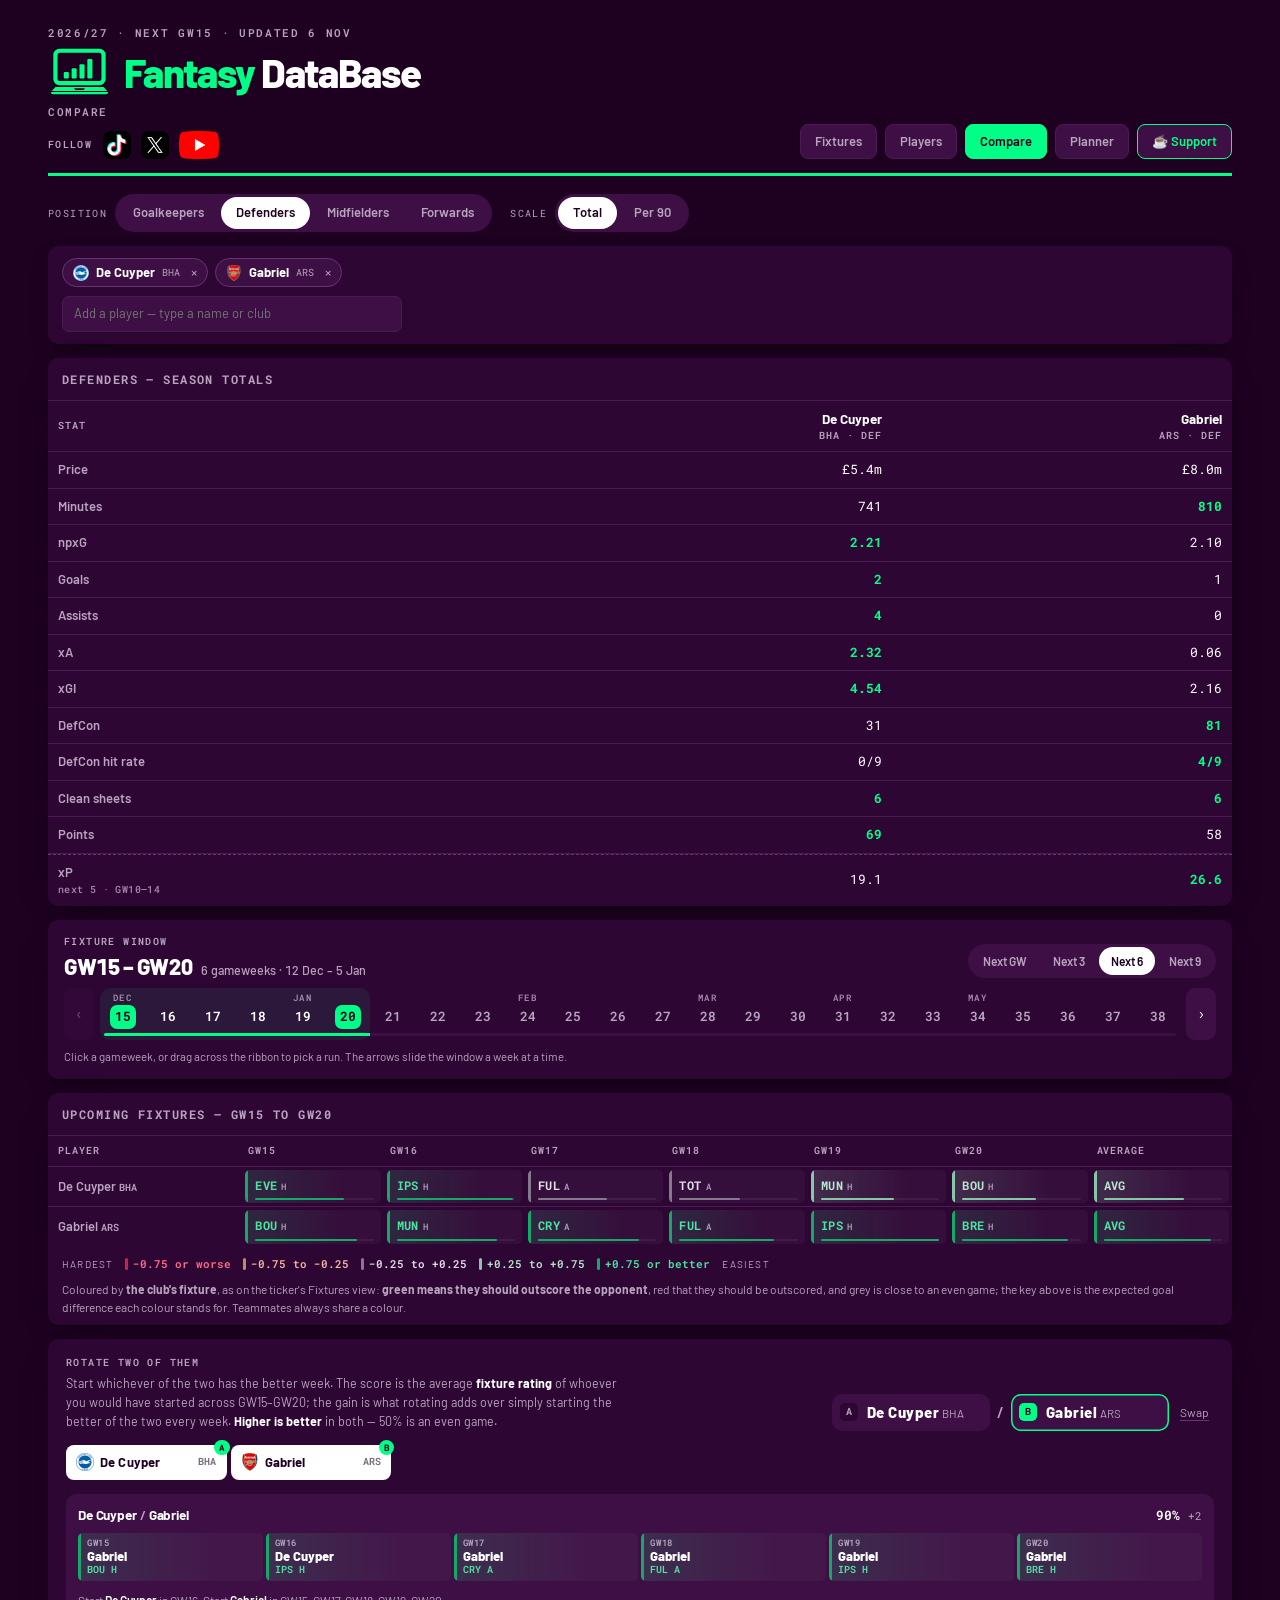
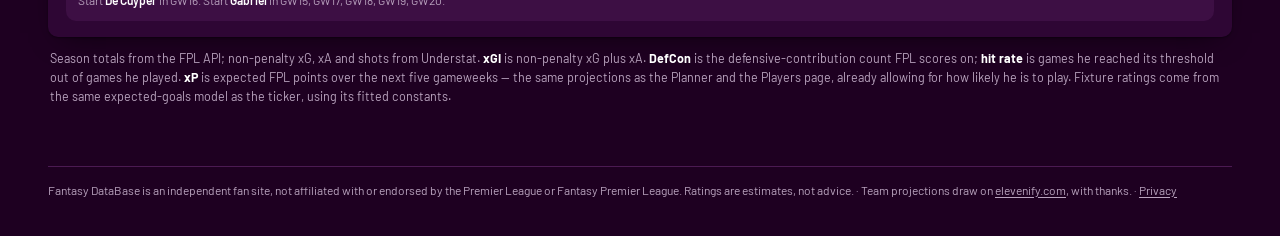
==== commit fe5930cf: "elevenify blend" ====
--- a/compare.html
+++ b/compare.html
@@ -318,7 +318,7 @@
 
 <script type="module" id="app">
 import { fromData, marketByTeamId, rotate,
-         goodClamped, bandOf, bandLabels, formatVal } from "./model.js?v=20261025";
+         goodClamped, bandOf, bandLabels, formatVal } from "./model.js?v=20261106";
 import { ribbon } from "./ribbon.js?v=20261101";
 
 const CLUB={ars:"#EF0107",avl:"#670E36",bou:"#DA291C",bre:"#E30613",bha:"#0057B8",
@@ -848,7 +848,8 @@
     @media (max-width:700px){.site-legal{padding:0 12px 30px}}
   </style>
   <p>Fantasy DataBase is an independent fan site, not affiliated with or endorsed by the Premier League or
-    Fantasy Premier League. Ratings are estimates, not advice. &middot; <a href="/privacy">Privacy</a></p>
+    Fantasy Premier League. Ratings are estimates, not advice. &middot; Team projections draw on
+    <a href="https://elevenify.com/" rel="noopener">elevenify.com</a>, with thanks. &middot; <a href="/privacy">Privacy</a></p>
 </footer>
 </body>
 </html>
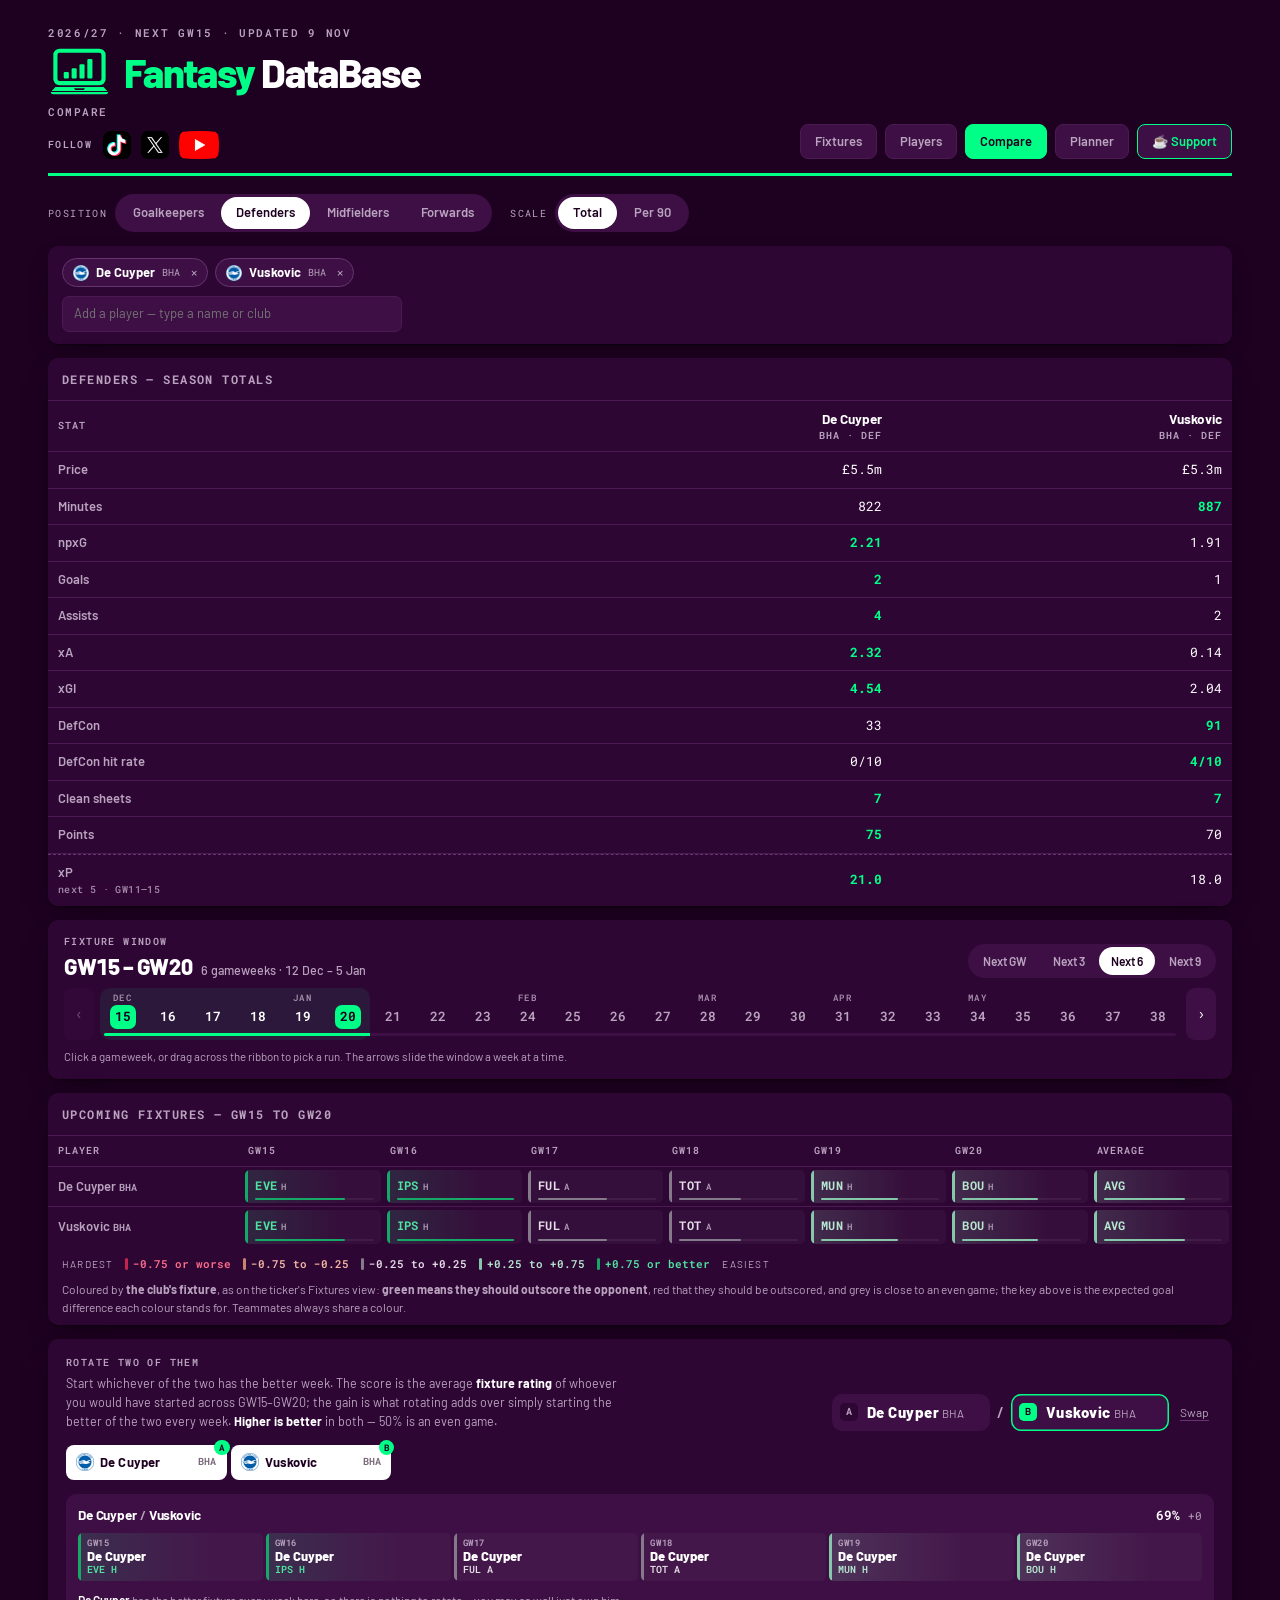
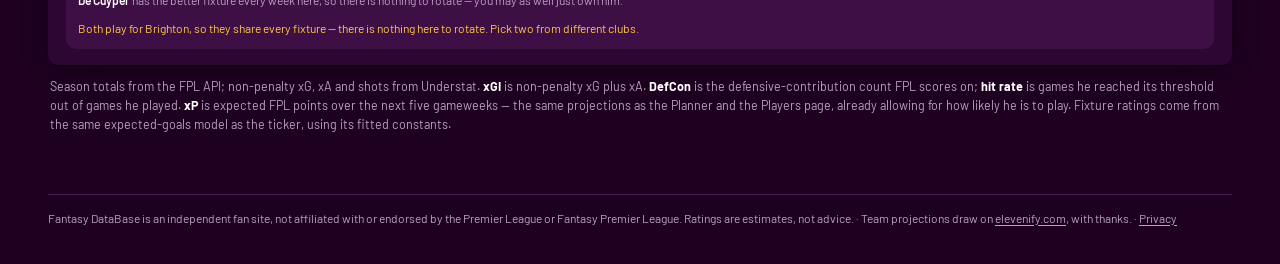
==== commit c49bafeb: "Use FPL as the fallback for player stats while Understat is down While Understat is in maintenance, " ====
--- a/compare.html
+++ b/compare.html
@@ -799,6 +799,9 @@
   fetch("market.json?t="+Date.now()).then(r=>r.ok?r.json():null).catch(()=>null)
 ]).then(([d,pl,mk])=>{
   D=d; P=pl;
+  // Understat down: players.json's npxg is FPL's xG, penalties included.
+  if(pl.xgSource==="fpl")
+    for(const rows of Object.values(STATS)) for(const r of rows) if(r[0]==="npxg") r[1]="xG";
   // market.json is keyed by short code; the model works in FPL team ids.
   MARKET=marketByTeamId(mk&&mk.gw, d.teams);
   M=fromData(d,{market:MARKET});
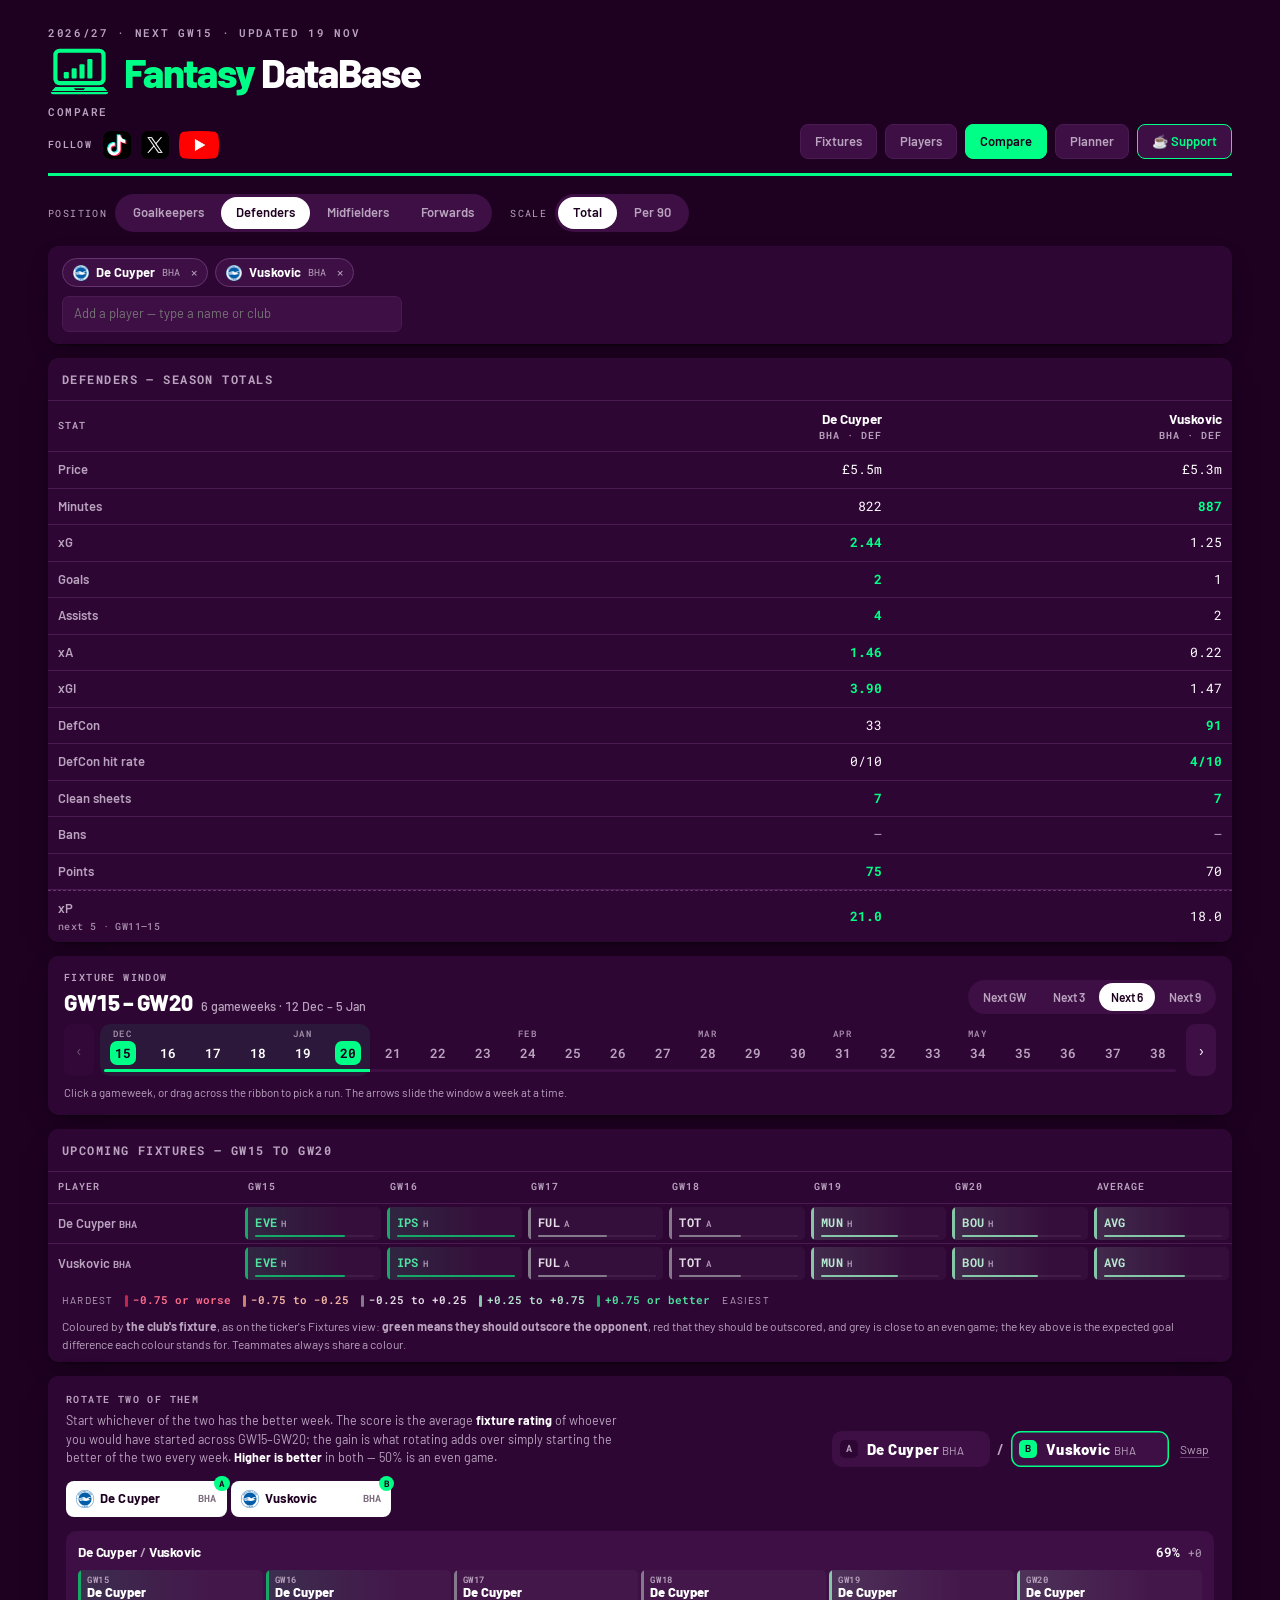
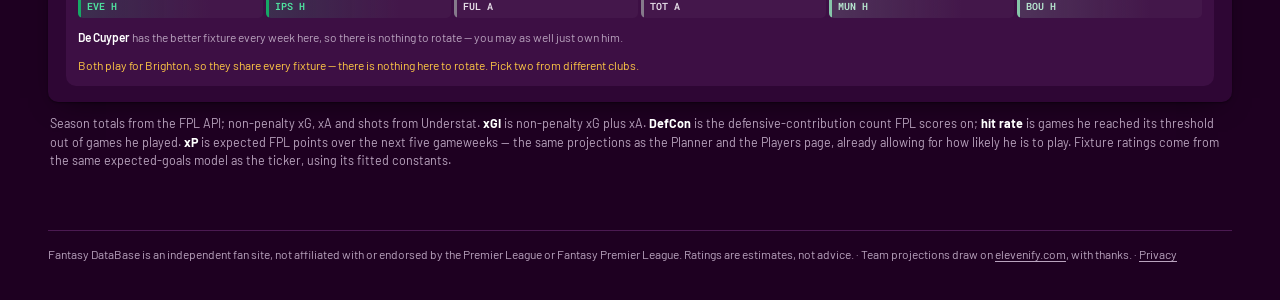
==== commit 0e8346ea: "Add a yellow-card suspension tracker update.py works out each player's active ban threshold from FPL" ====
--- a/compare.html
+++ b/compare.html
@@ -131,6 +131,10 @@
   .caution{margin:0;padding:10px 14px 13px;font-size:12.5px;color:var(--warn);
     border-top:1px solid var(--border);background:rgba(255,200,69,.06)}
   .caution b{color:var(--ink)}
+  .ban1{color:var(--warn);font-weight:700}
+  .flag{display:inline-block;font-size:9px;font-weight:700;padding:1px 4px;border-radius:3px;
+    font-family:"Roboto Mono",monospace}
+  .flag.out{background:var(--bad);color:#fff}
   thead th em{display:block;font-style:normal;font-family:"Roboto Mono",monospace;
     font-size:9.5px;letter-spacing:.06em;color:var(--muted);margin-top:2px}
   thead th em.thin{color:var(--warn)}
@@ -336,16 +340,16 @@
  * A keeper and a forward share almost nothing, so they do not share a table.
  */
 const STATS={
- 1:[["c","Price"],["min","Minutes"],["sv","Saves"],["cs","Clean sheets"],["pts","Points"],["xp5","xP"]],
+ 1:[["c","Price"],["min","Minutes"],["sv","Saves"],["cs","Clean sheets"],["ban","Bans"],["pts","Points"],["xp5","xP"]],
  2:[["c","Price"],["min","Minutes"],["npxg","npxG"],["g","Goals"],["a","Assists"],["xa","xA"],
-    ["npxgi","xGI"],["dc","DefCon"],["dch","DefCon hit rate"],["cs","Clean sheets"],["pts","Points"],["xp5","xP"]],
+    ["npxgi","xGI"],["dc","DefCon"],["dch","DefCon hit rate"],["cs","Clean sheets"],["ban","Bans"],["pts","Points"],["xp5","xP"]],
  3:[["c","Price"],["min","Minutes"],["npxg","npxG"],["g","Goals"],["a","Assists"],["xa","xA"],
-    ["npxgi","xGI"],["dc","DefCon"],["dch","DefCon hit rate"],["sh","Shots"],["pts","Points"],["xp5","xP"]],
+    ["npxgi","xGI"],["dc","DefCon"],["dch","DefCon hit rate"],["sh","Shots"],["ban","Bans"],["pts","Points"],["xp5","xP"]],
  4:[["c","Price"],["min","Minutes"],["npxg","npxG"],["g","Goals"],["a","Assists"],["xa","xA"],
-    ["npxgi","xGI"],["sh","Shots"],["pts","Points"],["xp5","xP"]]};
+    ["npxgi","xGI"],["sh","Shots"],["ban","Bans"],["pts","Points"],["xp5","xP"]]};
 
 // Price and minutes are context, not merit — no winner is marked for them.
-const NO_WINNER=new Set(["c"]);
+const NO_WINNER=new Set(["c","ban"]);
 // Per 90 is meaningless for these: a price, the divisor itself, and a
 // projection that is already per gameweek.
 const FLAT=new Set(["c","min","xp5"]);
@@ -362,7 +366,10 @@
 // DefCon hit rate: games he reached the DefCon threshold out of games he
 // played (dch/dcg in players.json). Shown as x/y, ranked by the rate. A season
 // figure only -- a hit rate per 90 means nothing, so it drops out on Per 90.
-const TOTAL_ONLY=new Set(["dch"]);
+const TOTAL_ONLY=new Set(["dch","ban"]);
+// Bans: yellow cards / the count that brings his next ban (yc/yth in
+// players.json), as on the Players page. Amber one booking away; a red tag
+// while FPL lists him suspended. Context, so no winner is marked.
 
 const $=s=>document.querySelector(s);
 const esc=s=>String(s??"").replace(/[&<>"]/g,c=>({"&":"&amp;","<":"&lt;",">":"&gt;",'"':"&quot;"}[c]));
@@ -384,6 +391,7 @@
   if(key==="xp5"){ const {off,gws}=xpWindow(); if(!Array.isArray(p.xp)||!gws.length) return null;
     return p.xp.slice(off,off+gws.length).reduce((a,b)=>a+(b||0),0); }
   if(key==="dch") return p.dcg && p.dch!=null ? p.dch/p.dcg : null;
+  if(key==="ban") return p.sus ? 0 : (p.ytb ?? null);
   if(key==="min") return p.min;
   if(scale==="tot") return p[key] ?? null;
   if(DERIVED.has(key)) return p.min ? (p[key]??0)/p.min*90 : null;
@@ -393,6 +401,8 @@
   if(v===null||v===undefined) return null;
   if(key==="c")   return "£"+v.toFixed(1)+"m";
   if(key==="dch") return `${p.dch}/${p.dcg}`;
+  if(key==="ban") return p.sus ? '<span class="flag out">Suspended</span>'
+    : `<span class="${p.ytb===1?"ban1":""}">${p.yc}/${p.yth}</span>`;
   if(key==="min") return String(v);
   if(key==="xp5") return v.toFixed(1);
   const d = scale==="p90" ? 2 : (DP[key] ?? 0);
@@ -479,6 +489,7 @@
       const suffix = scale==="p90" && !FLAT.has(key) ? " /90" : "";
       const {gws:xg}=xpWindow();
       const tip = key==="dch" ? ` title="Games he hit the DefCon threshold / games he played"`
+        : key==="ban" ? ` title="Yellow cards / the count that brings his next ban: 5 before his club's 19th league game, 10 before its 32nd, 15 at any point"`
         : key==="xp5" ? ` title="Expected FPL points over the next ${xg.length} gameweeks, added up. Allows for his chance of playing."` : "";
       const lab = key==="xp5" && xg.length
         ? `xP <small>next ${xg.length} · GW${xg[0]}–${xg[xg.length-1]}</small>` : label;
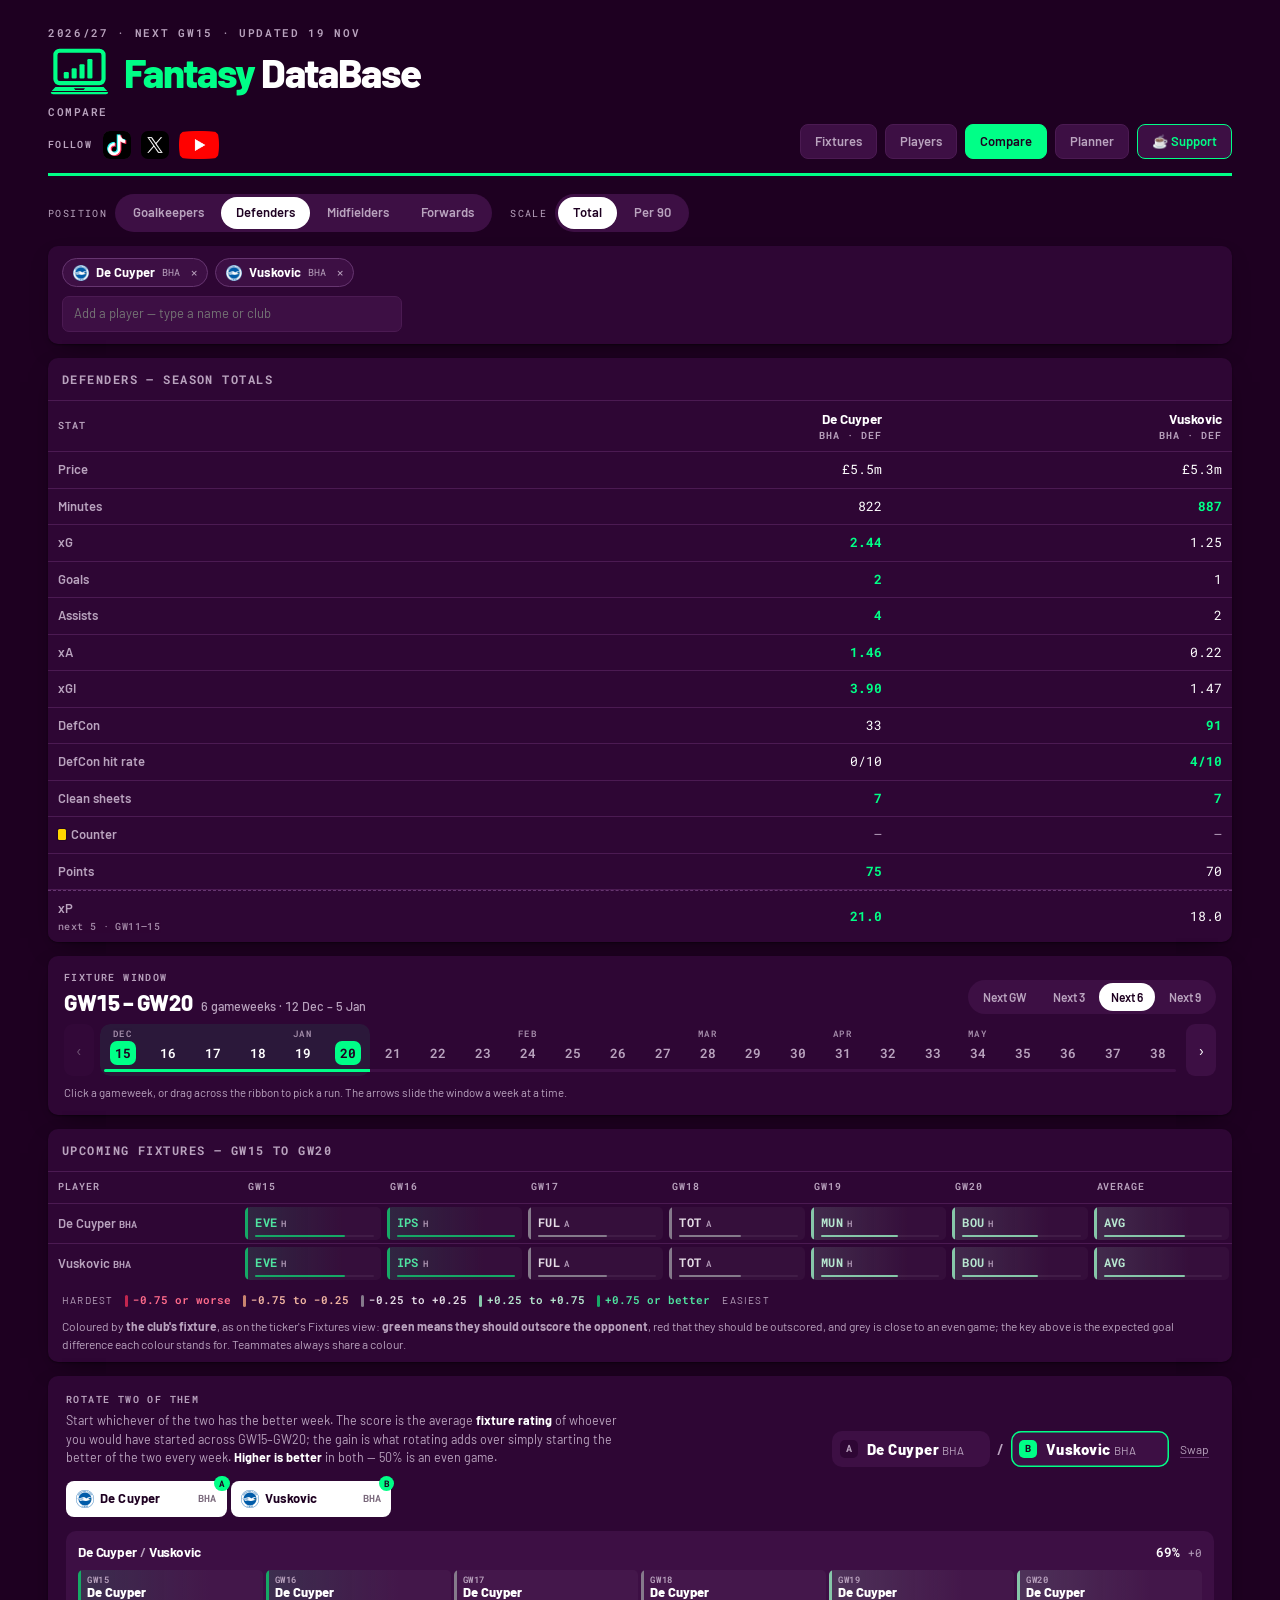
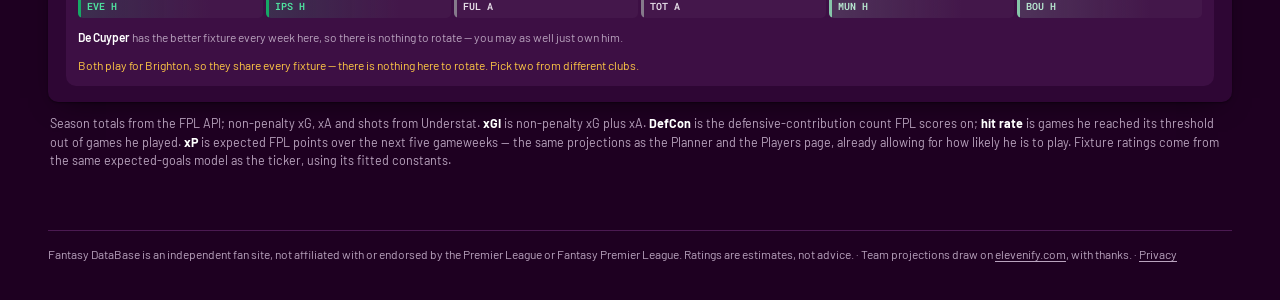
==== commit 528e9d04: "Rename the Bans column to a yellow card icon and "Counter" The header on the Players page and the ro" ====
--- a/compare.html
+++ b/compare.html
@@ -132,6 +132,9 @@
     border-top:1px solid var(--border);background:rgba(255,200,69,.06)}
   .caution b{color:var(--ink)}
   .ban1{color:var(--warn);font-weight:700}
+  /* the yellow card drawn before "Counter" in the header */
+  .yc{display:inline-block;width:8px;height:11px;border-radius:1.5px;background:#FFD400;
+    vertical-align:-1px;margin-right:5px;box-shadow:0 0 0 1px rgba(0,0,0,.25)}
   .flag{display:inline-block;font-size:9px;font-weight:700;padding:1px 4px;border-radius:3px;
     font-family:"Roboto Mono",monospace}
   .flag.out{background:var(--bad);color:#fff}
@@ -340,13 +343,13 @@
  * A keeper and a forward share almost nothing, so they do not share a table.
  */
 const STATS={
- 1:[["c","Price"],["min","Minutes"],["sv","Saves"],["cs","Clean sheets"],["ban","Bans"],["pts","Points"],["xp5","xP"]],
+ 1:[["c","Price"],["min","Minutes"],["sv","Saves"],["cs","Clean sheets"],["ban",'<span class="yc" role="img" aria-label="Yellow card"></span>Counter'],["pts","Points"],["xp5","xP"]],
  2:[["c","Price"],["min","Minutes"],["npxg","npxG"],["g","Goals"],["a","Assists"],["xa","xA"],
-    ["npxgi","xGI"],["dc","DefCon"],["dch","DefCon hit rate"],["cs","Clean sheets"],["ban","Bans"],["pts","Points"],["xp5","xP"]],
+    ["npxgi","xGI"],["dc","DefCon"],["dch","DefCon hit rate"],["cs","Clean sheets"],["ban",'<span class="yc" role="img" aria-label="Yellow card"></span>Counter'],["pts","Points"],["xp5","xP"]],
  3:[["c","Price"],["min","Minutes"],["npxg","npxG"],["g","Goals"],["a","Assists"],["xa","xA"],
-    ["npxgi","xGI"],["dc","DefCon"],["dch","DefCon hit rate"],["sh","Shots"],["ban","Bans"],["pts","Points"],["xp5","xP"]],
+    ["npxgi","xGI"],["dc","DefCon"],["dch","DefCon hit rate"],["sh","Shots"],["ban",'<span class="yc" role="img" aria-label="Yellow card"></span>Counter'],["pts","Points"],["xp5","xP"]],
  4:[["c","Price"],["min","Minutes"],["npxg","npxG"],["g","Goals"],["a","Assists"],["xa","xA"],
-    ["npxgi","xGI"],["sh","Shots"],["ban","Bans"],["pts","Points"],["xp5","xP"]]};
+    ["npxgi","xGI"],["sh","Shots"],["ban",'<span class="yc" role="img" aria-label="Yellow card"></span>Counter'],["pts","Points"],["xp5","xP"]]};
 
 // Price and minutes are context, not merit — no winner is marked for them.
 const NO_WINNER=new Set(["c","ban"]);
@@ -367,7 +370,7 @@
 // played (dch/dcg in players.json). Shown as x/y, ranked by the rate. A season
 // figure only -- a hit rate per 90 means nothing, so it drops out on Per 90.
 const TOTAL_ONLY=new Set(["dch","ban"]);
-// Bans: yellow cards / the count that brings his next ban (yc/yth in
+// Yellow card counter: yellow cards / the count that brings his next ban (yc/yth in
 // players.json), as on the Players page. Amber one booking away; a red tag
 // while FPL lists him suspended. Context, so no winner is marked.
 
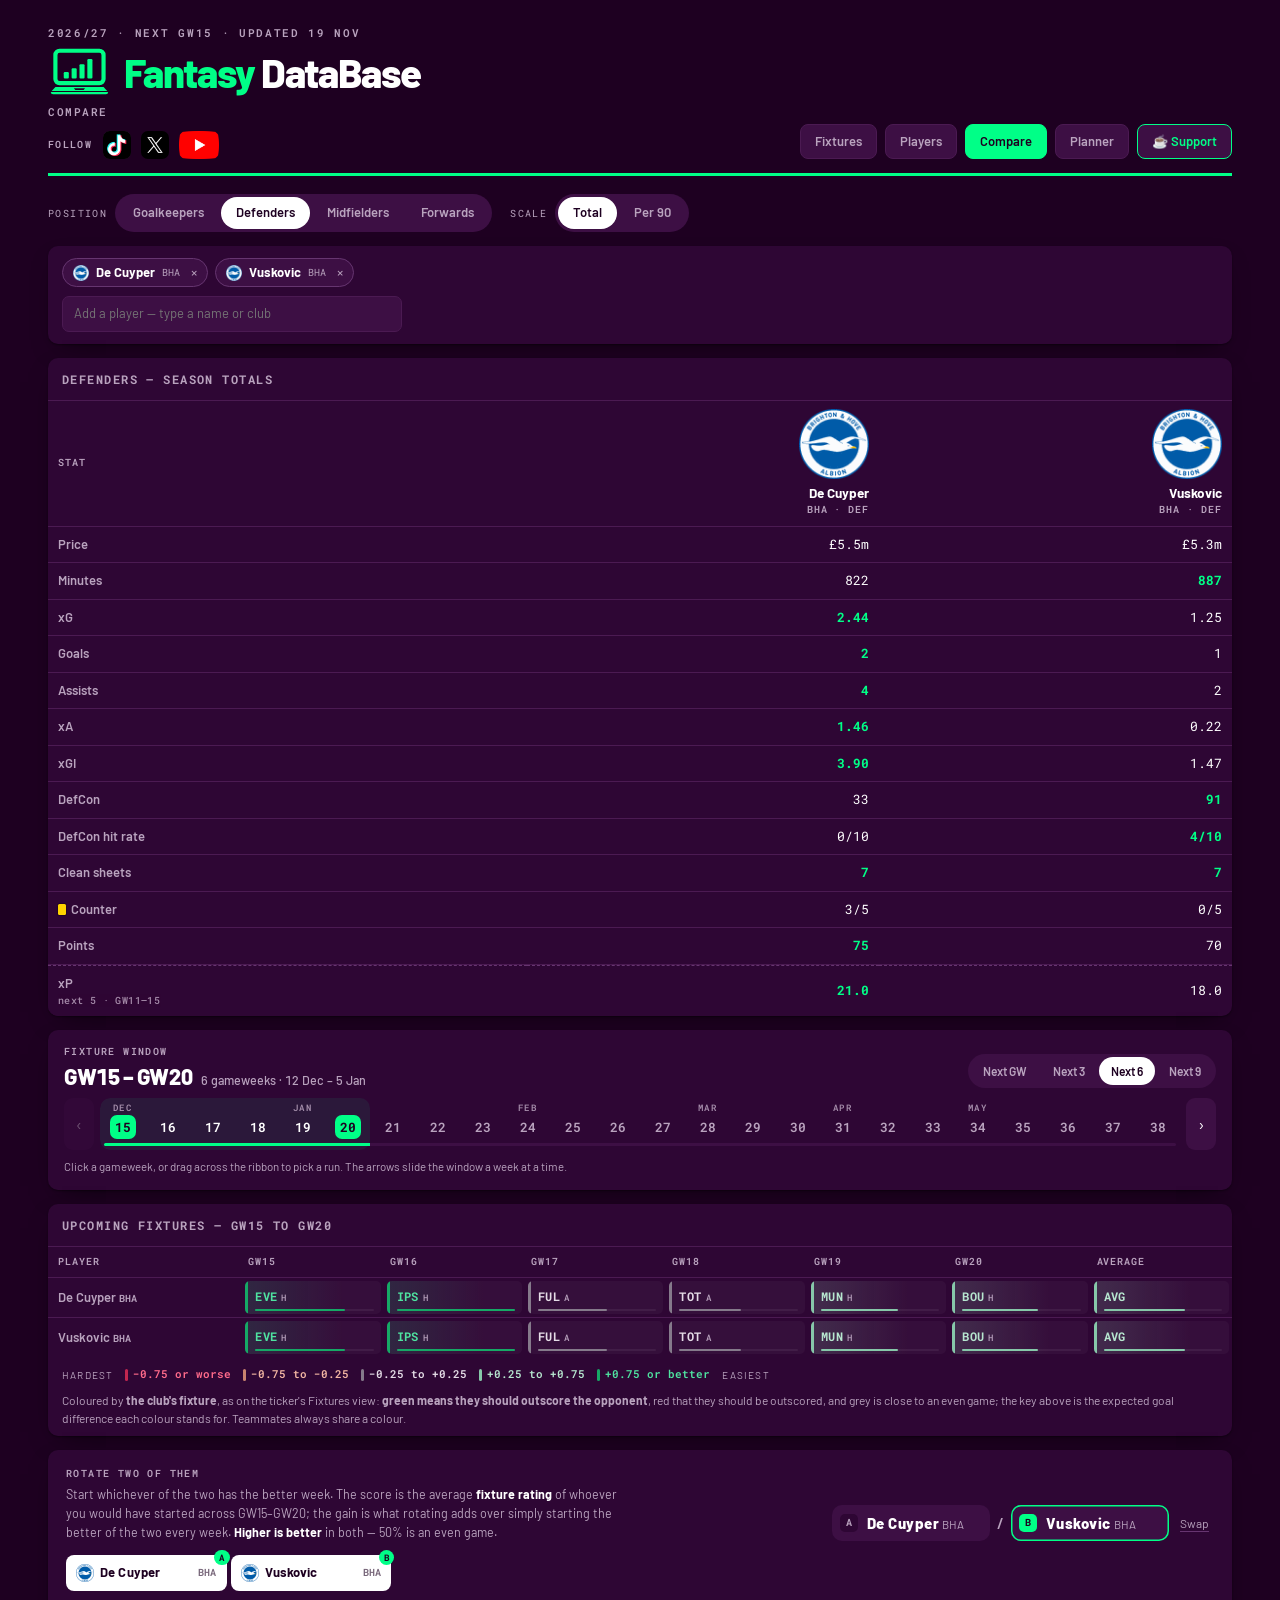
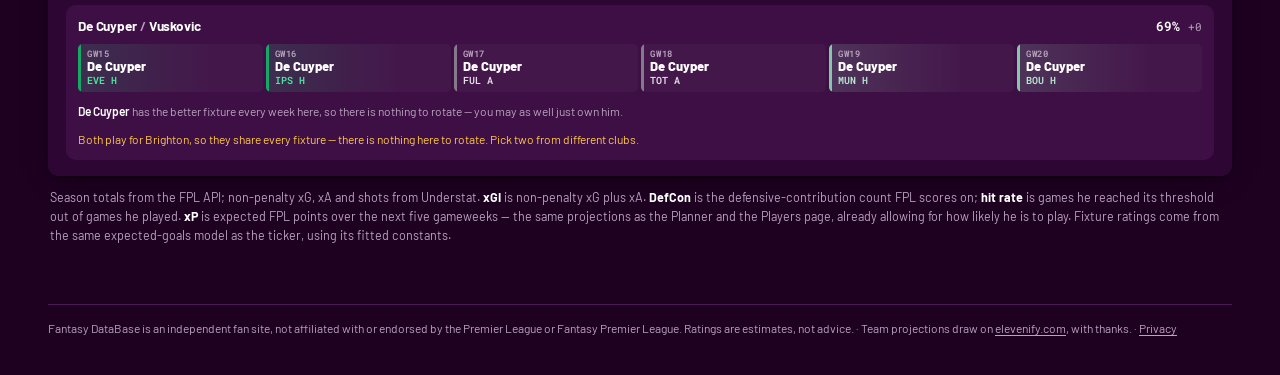
==== commit 62910951: "Show player headshots on the Players and Compare pages update.py carries FPL's permanent player code" ====
--- a/compare.html
+++ b/compare.html
@@ -107,6 +107,7 @@
   thead th{font-family:"Roboto Mono",monospace;font-size:9.5px;font-weight:600;letter-spacing:.1em;
     text-transform:uppercase;color:var(--muted);text-align:right;background:var(--surface)}
   thead th.lft{text-align:left}
+  thead th .hs.big{display:block;margin:0 0 6px auto}
   thead th b{display:block;font-family:Barlow,Arial,sans-serif;font-size:13.5px;
     letter-spacing:0;text-transform:none;color:var(--ink)}
   tbody th{text-align:left;font-weight:600;font-size:13px;color:var(--muted)}
@@ -202,6 +203,13 @@
     th.lft,td.lft{min-width:104px;max-width:104px;box-shadow:6px 0 8px -6px rgba(0,0,0,.55)}
   }
   @media (prefers-reduced-motion:reduce){*{animation:none!important;transition:none!important}}
+  /* headshots: the photo covers the crest; if it fails the crest shows */
+  .hs{position:relative;display:inline-block;flex:none;width:var(--hs);height:var(--hs);
+    border-radius:50%;overflow:hidden;background:var(--surface-2);vertical-align:middle}
+  .hs .crest{position:absolute;left:50%;top:50%;transform:translate(-50%,-50%)}
+  .hs img{position:absolute;inset:0;width:100%;height:100%;object-fit:cover;object-position:50% 0;
+    background:var(--surface-2)}
+  .hs.big{width:calc(var(--hs)*.786);height:var(--hs);border-radius:8px}
 </style>
 <style>html{-webkit-text-size-adjust:100%}img{max-width:100%}</style>
 
@@ -335,6 +343,14 @@
 // A club crest from /crests, falling back to the club-colour bar if it fails.
 const crest=(short,size)=>`<span class="crest" style="--c:${CLUB[short]||"#888"};--cs:${size}px">`
   + `<img src="/crests/${short}.png" alt="" width="${size}" height="${size}" decoding="async" onerror="this.remove()"></span>`;
+// A player's headshot from the Premier League's image server, built from his
+// FPL code (pc in players.json). His club crest sits underneath, so a missing
+// code or a photo that fails to load still shows something.
+const PHOTO=(code,size)=>`https://resources.premierleague.com/premierleague25/photos/players/${size}/${code}.png`;
+const headshot=(p,short,size,big)=>p.pc==null ? crest(short,size)
+  : `<span class="hs${big?" big":""}" style="--hs:${size}px">${crest(short,big?22:size)}`
+  + `<img src="${PHOTO(p.pc,big?"110x140":"40x40")}" alt="" loading="lazy" decoding="async"`
+  + ` referrerpolicy="no-referrer" onerror="this.remove()"></span>`;
 const POSNAME={1:"Goalkeepers",2:"Defenders",3:"Midfielders",4:"Forwards"};
 const SHORTPOS={1:"GK",2:"DEF",3:"MID",4:"FWD"};
 
@@ -482,7 +498,7 @@
         const thin = scale==="p90" && maxMin>0 && p.min < maxMin*0.75;
         const mins = scale==="p90"
           ? `<em class="${thin?"thin":""}">${p.min} min · ${p.starts} start${p.starts===1?"":"s"}</em>` : "";
-        return `<th><b>${esc(p.n)}</b>${esc(t.short.toUpperCase())} · ${SHORTPOS[p.p]}${mins}</th>`;
+        return `<th>${headshot(p,t.short,70,true)}<b>${esc(p.n)}</b>${esc(t.short.toUpperCase())} · ${SHORTPOS[p.p]}${mins}</th>`;
       }).join("") + `</tr></thead>`;
 
   const body=rows.filter(([k])=>!(scale==="p90"&&((FLAT.has(k)&&k==="min")||TOTAL_ONLY.has(k))))
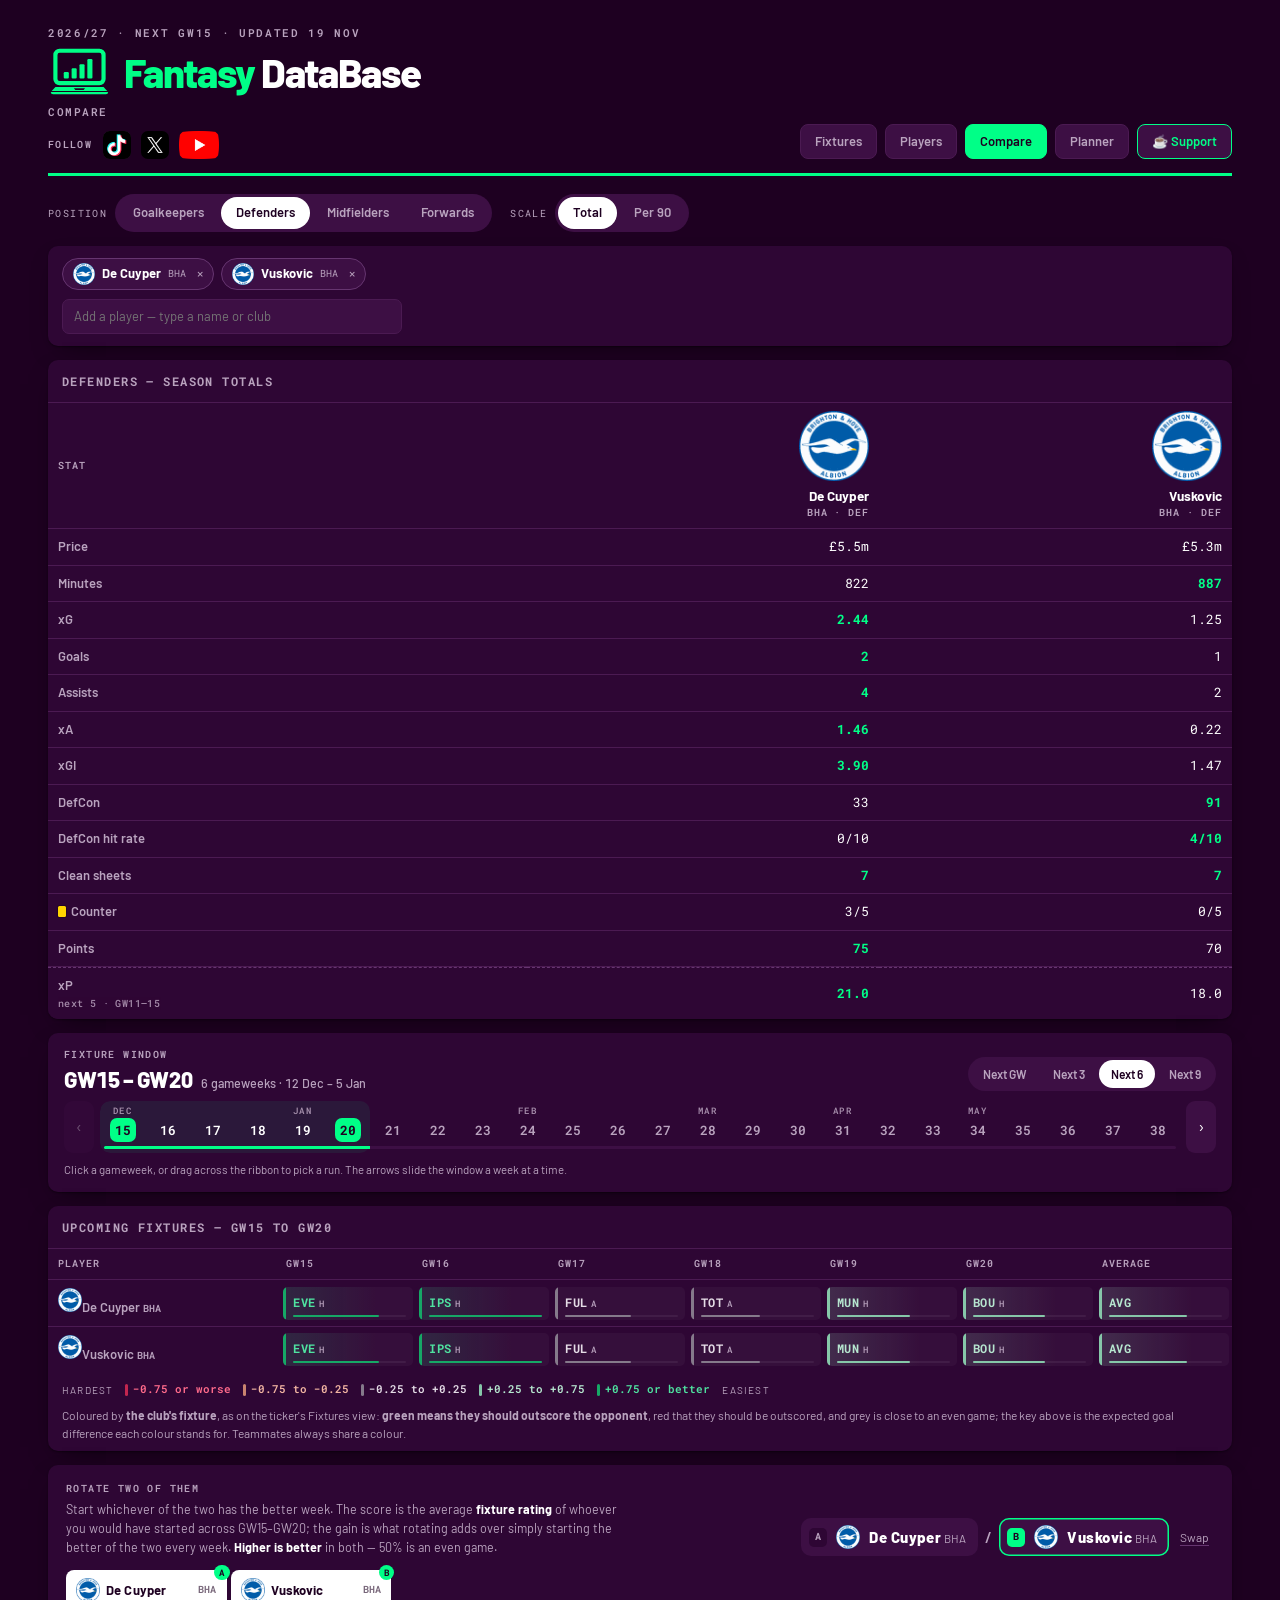
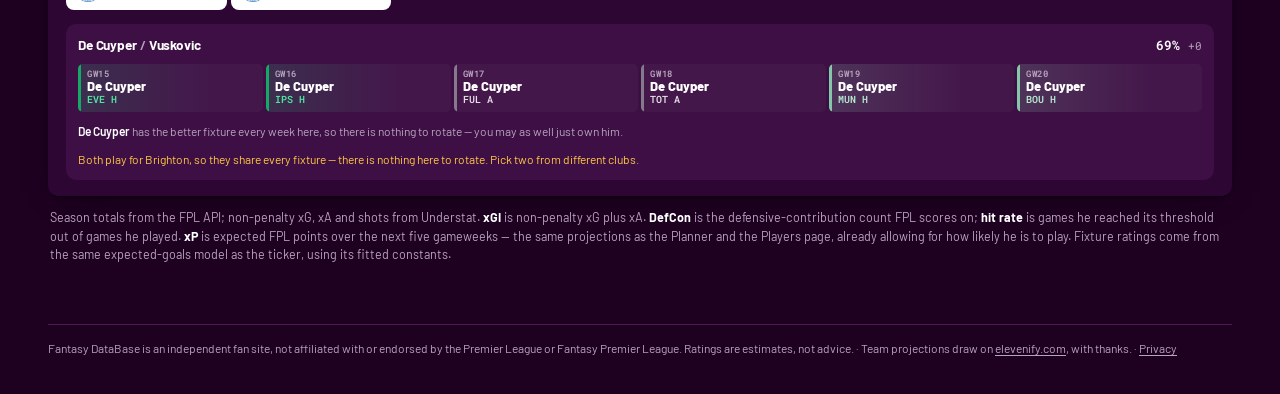
==== commit 8200bcf3: "Headshots everywhere a player appears on the Compare page Beside the stats-table photos: the picked-" ====
--- a/compare.html
+++ b/compare.html
@@ -108,6 +108,8 @@
     text-transform:uppercase;color:var(--muted);text-align:right;background:var(--surface)}
   thead th.lft{text-align:left}
   thead th .hs.big{display:block;margin:0 0 6px auto}
+  tbody th.lft .hs{margin-right:8px}
+  .rslot .hs{margin-right:2px}
   thead th b{display:block;font-family:Barlow,Arial,sans-serif;font-size:13.5px;
     letter-spacing:0;text-transform:none;color:var(--ink)}
   tbody th{text-align:left;font-weight:600;font-size:13px;color:var(--muted)}
@@ -572,7 +574,7 @@
     // difference across the window falls in.
     const avg=n?rawSum/n:0;
     const t=D.teams[p.t]||{short:"?"};
-    return `<tr><th class="lft">${esc(p.n)} <span style="color:var(--muted);font-family:'Roboto Mono',monospace;font-size:10px">${esc(t.short.toUpperCase())}</span></th>`
+    return `<tr><th class="lft">${headshot(p,t.short,24)}${esc(p.n)} <span style="color:var(--muted);font-family:'Roboto Mono',monospace;font-size:10px">${esc(t.short.toUpperCase())}</span></th>`
       + cells
       + `<td class="fx"><span class="cell plain b${band(side,avg)}" title="Average across the window · ${formatVal(side,avg,"proj",true)}">`
       + `<span class="o">AVG</span><i class="mb" style="--w:${barW(side,avg)}"></i></span></td></tr>`;
@@ -622,14 +624,14 @@
   $("#rotGrid").innerHTML=players.map(p=>{
     const s = p.i===rotA ? "A" : p.i===rotB ? "B" : "";
     return `<button type="button" class="rtb" data-id="${p.i}" aria-pressed="${s?"true":"false"}" title="${esc(p.n)}">`
-      + `${crest((D.teams[p.t]||{}).short,18)}<span>${esc(p.n)}</span><small>${code(p)}</small>${s?`<em>${s}</em>`:""}</button>`;
+      + `${headshot(p,(D.teams[p.t]||{}).short,24)}<span>${esc(p.n)}</span><small>${code(p)}</small>${s?`<em>${s}</em>`:""}</button>`;
   }).join("");
   for(const k of ["a","b"]){
     const el=$(k==="a"?"#slotA":"#slotB"), p=players.find(x=>x.i===(k==="a"?rotA:rotB));
     el.dataset.active = rotActive===k ? "1" : "0";
     el.setAttribute("aria-label", (k==="a"?"First":"Second")+" player: "+(p?p.n:"none")+". Click, then pick a player to fill it.");
     el.innerHTML=`<span class="k">${k.toUpperCase()}</span>`
-      + (p ? `<span><b>${esc(p.n)}</b> <em>${code(p)}</em></span>` : `<b>Pick a player</b>`);
+      + (p ? `${headshot(p,(D.teams[p.t]||{}).short,24)}<span><b>${esc(p.n)}</b> <em>${code(p)}</em></span>` : `<b>Pick a player</b>`);
   }
 }
 
@@ -723,7 +725,7 @@
   c.innerHTML=picked.map(id=>{
     const p=P.players.find(x=>x.i===id); if(!p) return "";
     const t=D.teams[p.t]||{short:"?"};
-    return `<span class="chip">${crest(t.short,16)}`
+    return `<span class="chip">${headshot(p,t.short,22)}`
       + `<b>${esc(p.n)}</b><span>${esc(t.short.toUpperCase())}</span>`
       + `<button type="button" data-drop="${p.i}" aria-label="Remove ${esc(p.n)}">&times;</button></span>`;
   }).join("");
@@ -742,7 +744,7 @@
   box.hidden=!rows.length;
   box.innerHTML=rows.map(p=>{
     const t=D.teams[p.t]||{short:"?"};
-    return `<div data-add="${p.i}">${crest(t.short,16)}`
+    return `<div data-add="${p.i}">${headshot(p,t.short,24)}`
       + `<span class="nm">${esc(p.n)}</span><span class="tm">${esc(t.short.toUpperCase())}</span>`
       + `<span class="num">£${(p.c/10).toFixed(1)}m · ${p.pts}pts</span></div>`;
   }).join("");
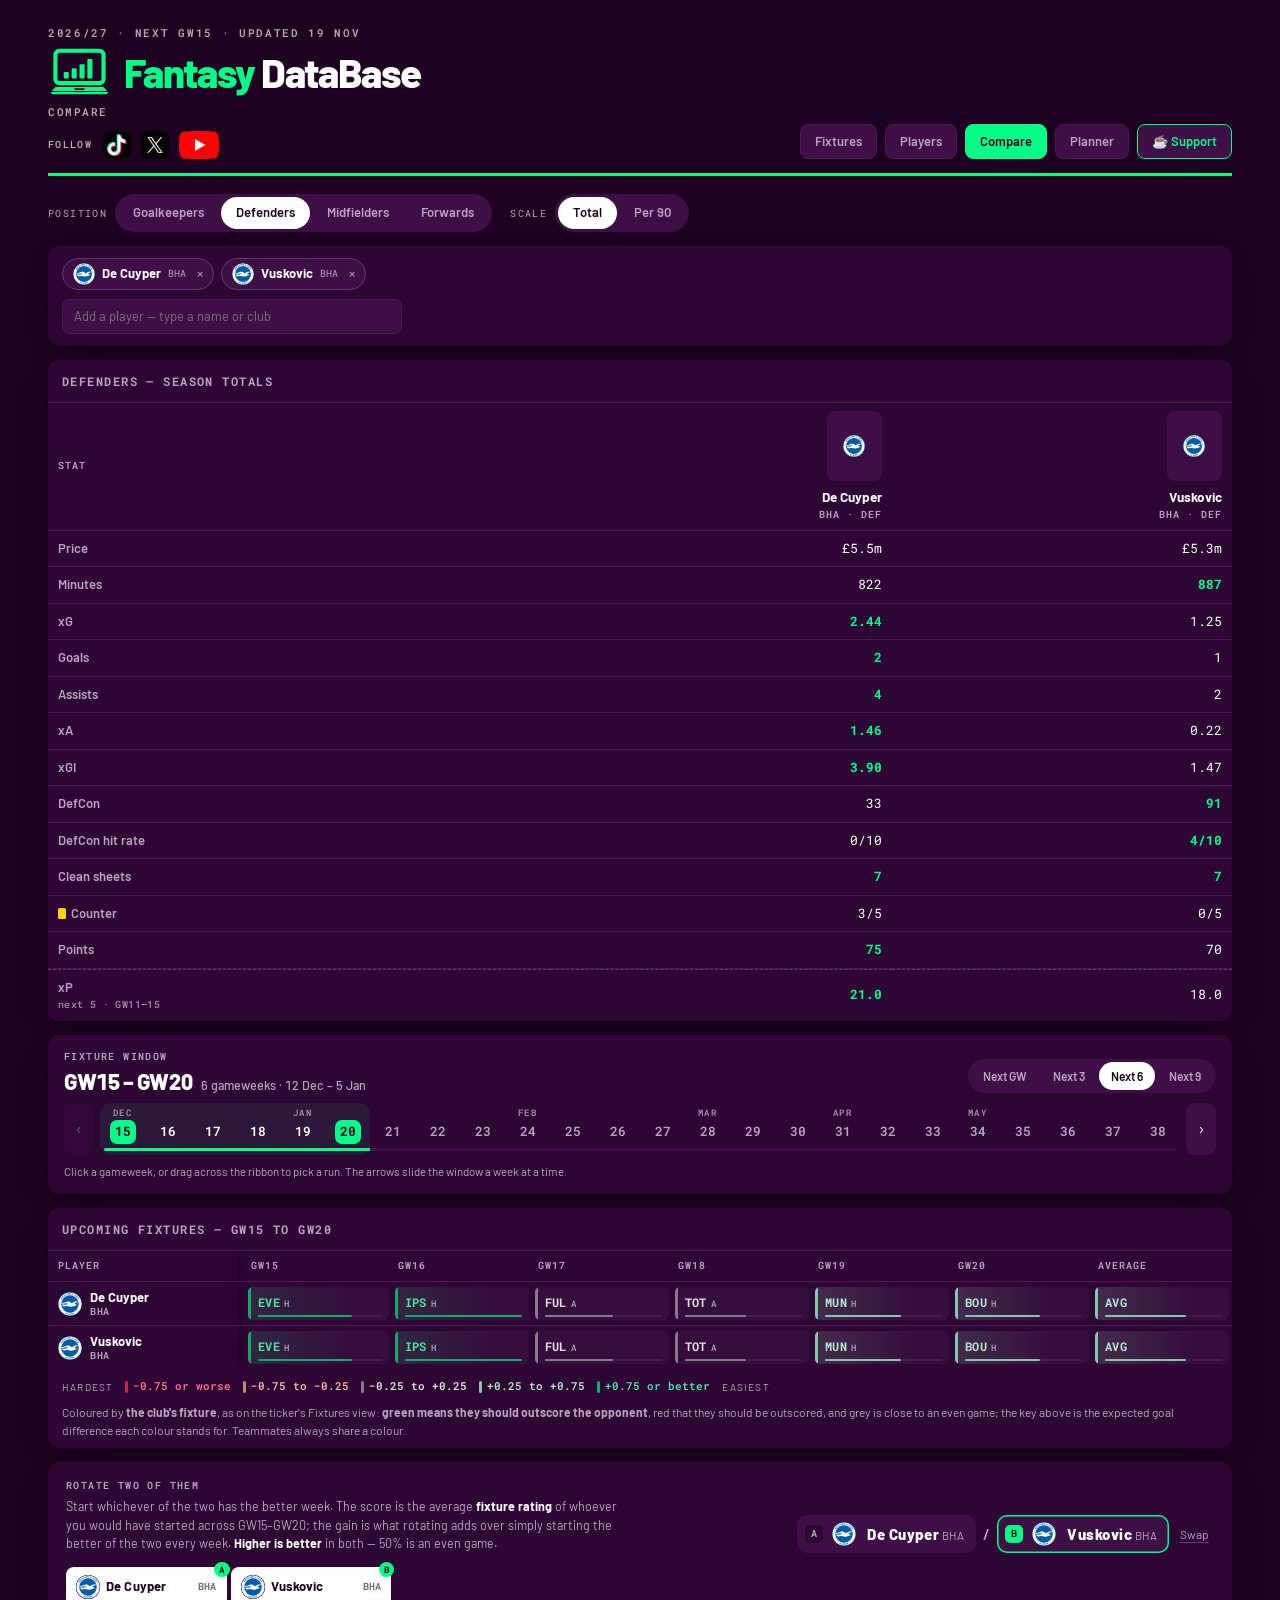
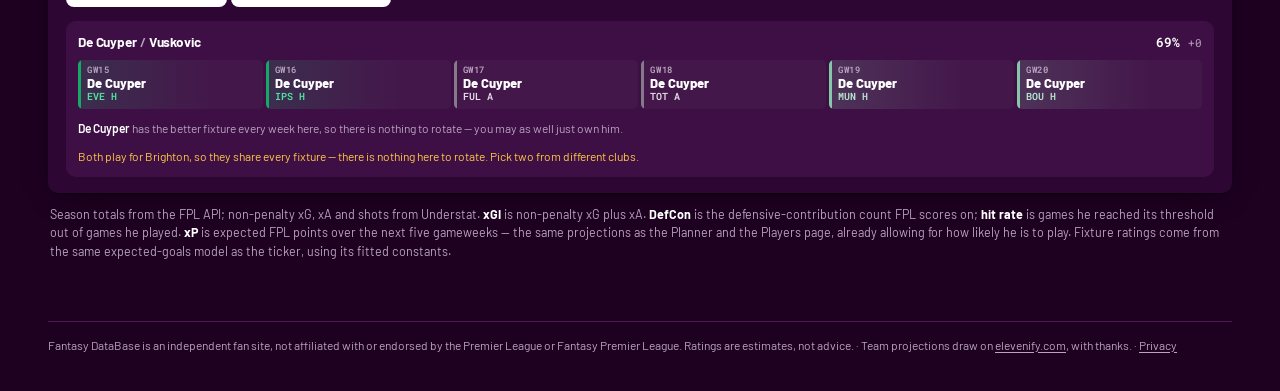
==== commit 79ce7179: "Stop player names spilling over the tables on phones The player column on the Compare page's Upcomin" ====
--- a/compare.html
+++ b/compare.html
@@ -108,7 +108,18 @@
     text-transform:uppercase;color:var(--muted);text-align:right;background:var(--surface)}
   thead th.lft{text-align:left}
   thead th .hs.big{display:block;margin:0 0 6px auto}
-  tbody th.lft .hs{margin-right:8px}
+  /* Upcoming fixtures: a fixed, opaque player column that the tiles scroll
+     under. Name on one line (cut with an ellipsis if it is still too long),
+     team code on a smaller line beneath, and a clear gap before the first tile. */
+  #fxTable th.lft{width:190px;min-width:190px;max-width:190px;z-index:3;
+    background:var(--surface);overflow:hidden;box-shadow:6px 0 8px -6px rgba(0,0,0,.55)}
+  #fxTable tbody tr:hover th.lft{background:var(--surface-2)}
+  #fxTable th.lft + td.fx{padding-left:10px}
+  #fxTable thead th.lft + th{padding-left:13px}
+  .who{display:flex;align-items:center;gap:8px;min-width:0}
+  .wt{display:flex;flex-direction:column;min-width:0;line-height:1.2}
+  .wn{font-weight:700;font-size:13px;color:var(--ink);white-space:nowrap;overflow:hidden;text-overflow:ellipsis}
+  .wc{font-family:"Roboto Mono",monospace;font-size:9.5px;font-weight:600;letter-spacing:.06em;color:var(--muted)}
   .rslot .hs{margin-right:2px}
   thead th b{display:block;font-family:Barlow,Arial,sans-serif;font-size:13.5px;
     letter-spacing:0;text-transform:none;color:var(--ink)}
@@ -203,6 +214,7 @@
     .nav{margin-left:0;width:100%}
     th,td{padding:7px 8px}
     th.lft,td.lft{min-width:104px;max-width:104px;box-shadow:6px 0 8px -6px rgba(0,0,0,.55)}
+    #fxTable th.lft{width:128px;min-width:128px;max-width:128px}
   }
   @media (prefers-reduced-motion:reduce){*{animation:none!important;transition:none!important}}
   /* headshots: the photo covers the crest; if it fails the crest shows */
@@ -574,7 +586,8 @@
     // difference across the window falls in.
     const avg=n?rawSum/n:0;
     const t=D.teams[p.t]||{short:"?"};
-    return `<tr><th class="lft">${headshot(p,t.short,24)}${esc(p.n)} <span style="color:var(--muted);font-family:'Roboto Mono',monospace;font-size:10px">${esc(t.short.toUpperCase())}</span></th>`
+    return `<tr><th class="lft" title="${esc(p.n)} · ${esc(t.name||t.short.toUpperCase())}"><span class="who">${headshot(p,t.short,24)}`
+      + `<span class="wt"><span class="wn">${esc(p.n)}</span><span class="wc">${esc(t.short.toUpperCase())}</span></span></span></th>`
       + cells
       + `<td class="fx"><span class="cell plain b${band(side,avg)}" title="Average across the window · ${formatVal(side,avg,"proj",true)}">`
       + `<span class="o">AVG</span><i class="mb" style="--w:${barW(side,avg)}"></i></span></td></tr>`;
